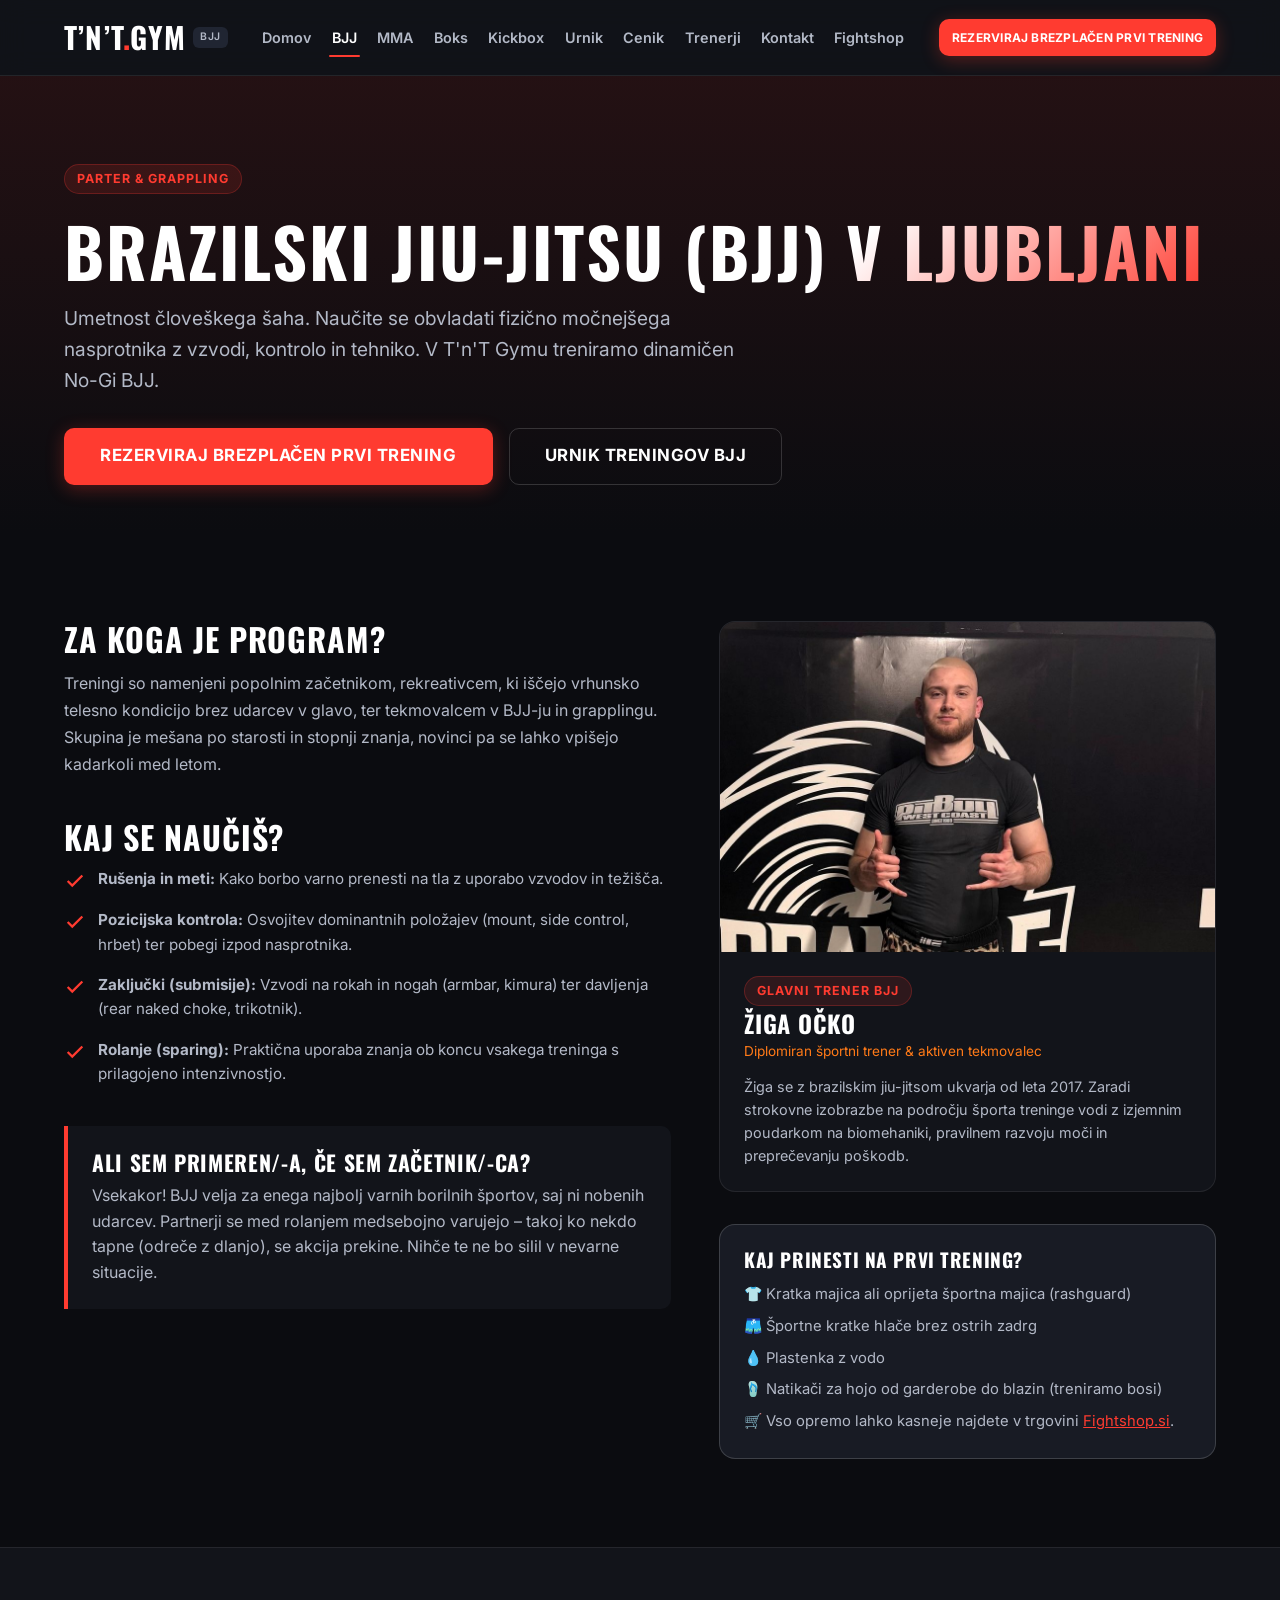
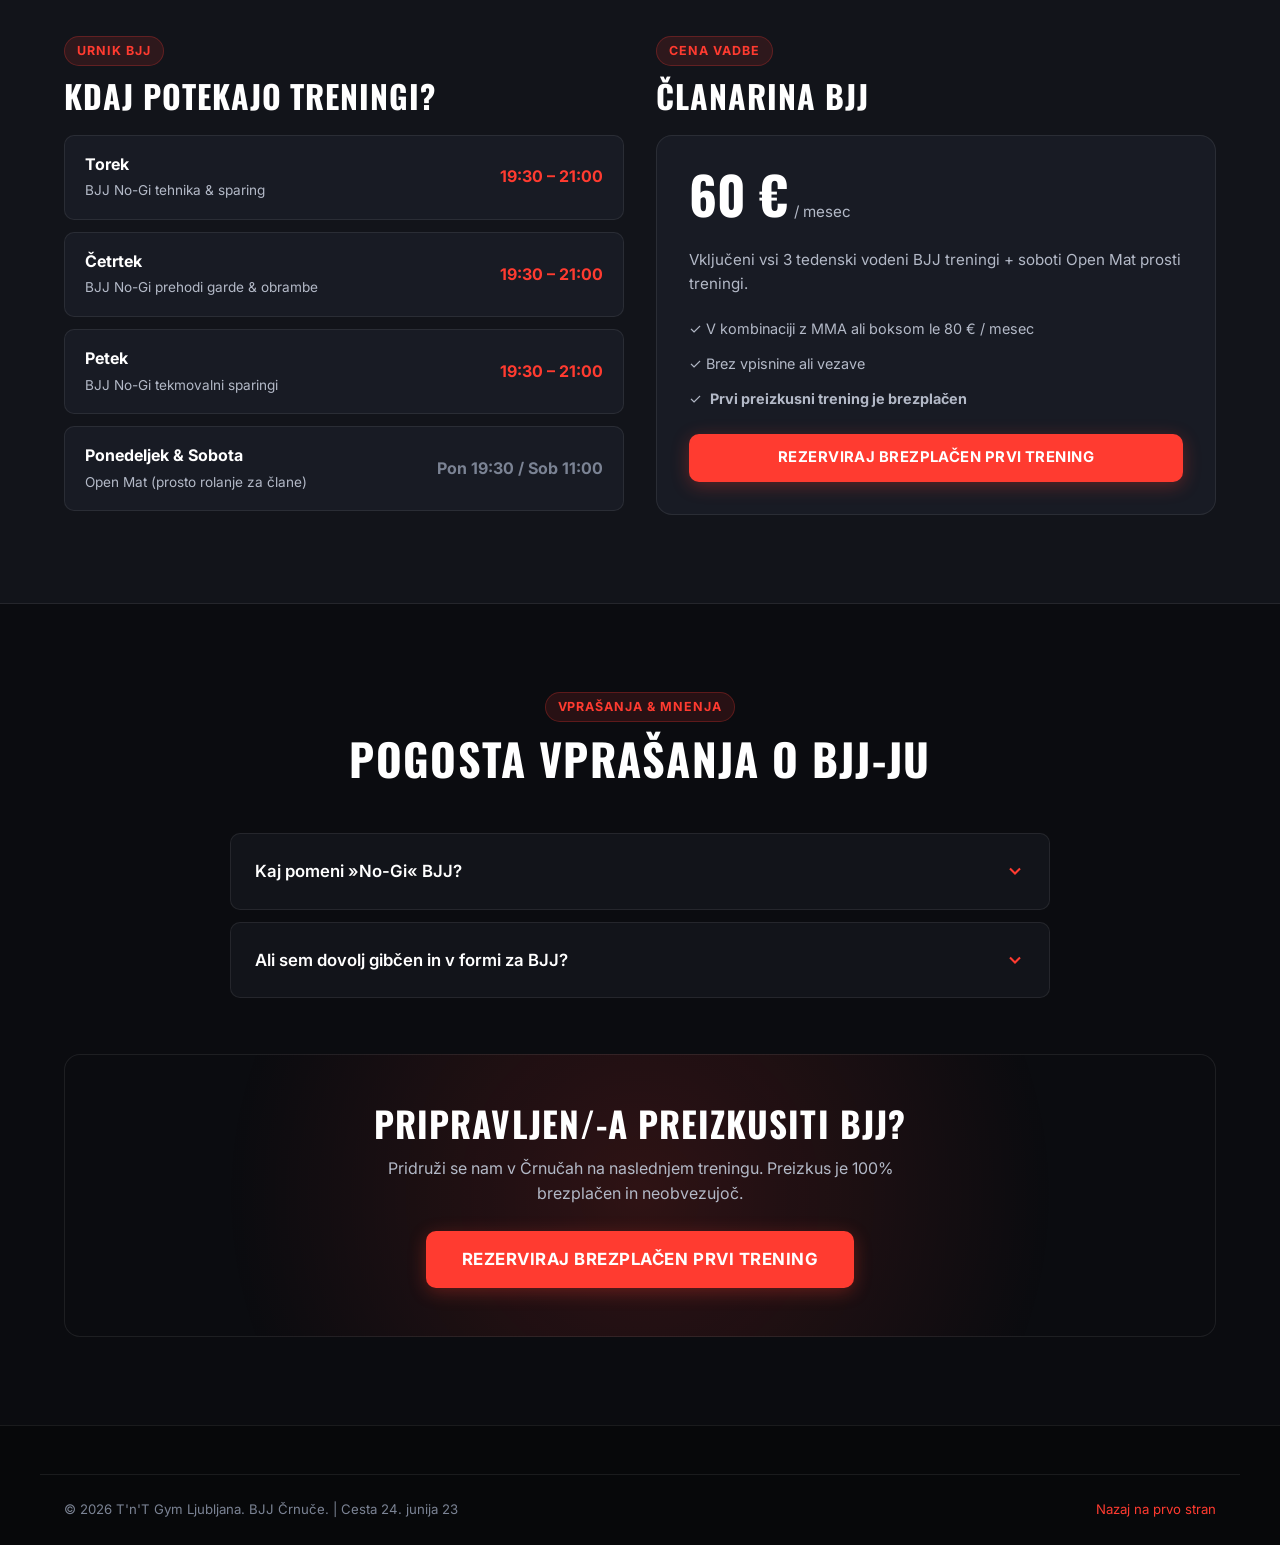
==== bjj.html @ 9e7fd843 "Initial release — T’n’T Gym Ljubljana" ====
<!DOCTYPE html>
<html lang="sl">
<head>
  <meta charset="utf-8">
  <meta name="viewport" content="width=device-width, initial-scale=1.0">
  <title>BJJ Ljubljana (Brazilski Jiu-Jitsu) | T'n'T Gym Črnuče</title>
  <meta name="description" content="Treningi brazilskega jiu-jitsa (BJJ) v Ljubljani – Črnuče. No-Gi grappling, kontrola, vzvodi in davljenja. Začetniki in napredni. Prvi trening je brezplačen!">
  <meta name="keywords" content="BJJ Ljubljana, brazilski jiu jitsu Ljubljana, grappling Ljubljana, no-gi Ljubljana, borilne veščine Ljubljana, BJJ Črnuče">
  <link rel="canonical" href="https://www.tnt-gym.si/bjj.html">

  <link rel="preconnect" href="https://fonts.googleapis.com">
  <link rel="preconnect" href="https://fonts.gstatic.com" crossorigin>
  <link href="https://fonts.googleapis.com/css2?family=Inter:wght@400;500;600;700&family=Oswald:wght@500;600;700;800&display=swap" rel="stylesheet">
  <link rel="stylesheet" href="css/style.css">

  <script type="application/ld+json">
  {
    "@context": "https://schema.org",
    "@type": "Course",
    "name": "Brazilski jiu-jitsu (BJJ) v Ljubljani",
    "description": "No-Gi BJJ in grappling treningi za začetnike in tekmovalce pod vodstvom diplomiranega športnega trenerja Žige Očka.",
    "provider": {
      "@type": "SportsActivityLocation",
      "name": "T'n'T Gym Ljubljana",
      "url": "https://www.tnt-gym.si/"
    }
  }
  </script>
</head>
<body data-page-program="BJJ">

  <!-- Sticky Header -->
  <header class="site-header">
    <div class="container header-container">
      <a href="index.html" class="brand-logo">
        <span>T’N’T<span class="logo-accent">.</span>GYM</span>
        <span class="brand-badge">BJJ</span>
      </a>
      <nav class="nav-desktop">
        <a href="index.html" class="nav-link">Domov</a>
        <a href="bjj.html" class="nav-link active">BJJ</a>
        <a href="mma.html" class="nav-link">MMA</a>
        <a href="boks.html" class="nav-link">Boks</a>
        <a href="kickbox.html" class="nav-link">Kickbox</a>
        <a href="urnik.html" class="nav-link">Urnik</a>
        <a href="cenik.html" class="nav-link">Cenik</a>
        <a href="trenerji.html" class="nav-link">Trenerji</a>
        <a href="kontakt.html" class="nav-link">Kontakt</a>
        <a href="https://www.fightshop.si" class="nav-link" target="_blank" rel="noopener noreferrer">Fightshop</a>
      </nav>
      <div style="display: flex; align-items: center; gap: 1rem;">
        <button type="button" class="btn btn-primary btn-sm btn-booking-trigger" data-program="BJJ">
          Rezerviraj brezplačen prvi trening
        </button>
        <button class="menu-toggle" aria-label="Meni"><span></span><span></span><span></span></button>
      </div>
    </div>
  </header>

  <!-- Mobile Drawer -->
  <div class="mobile-nav-backdrop"></div>
  <aside class="mobile-nav-drawer">
    <div>
      <span class="brand-logo">T’N’T<span class="logo-accent">.</span>GYM</span>
      <nav class="mobile-nav-links" style="margin-top: 1.5rem;">
        <a href="index.html" class="mobile-nav-link">Domov</a>
        <a href="bjj.html" class="mobile-nav-link active">BJJ</a>
        <a href="mma.html" class="mobile-nav-link">MMA</a>
        <a href="boks.html" class="mobile-nav-link">Boks</a>
        <a href="kickbox.html" class="mobile-nav-link">Kickbox &amp; Muay Thai</a>
        <a href="urnik.html" class="mobile-nav-link">Urnik</a>
        <a href="cenik.html" class="mobile-nav-link">Cenik</a>
        <a href="trenerji.html" class="mobile-nav-link">Trenerji</a>
        <a href="kontakt.html" class="mobile-nav-link">Kontakt</a>
        <a href="https://www.fightshop.si" class="mobile-nav-link" target="_blank" rel="noopener noreferrer">Fightshop</a>
      </nav>
    </div>
    <div style="margin-top: 2rem;">
      <button type="button" class="btn btn-primary btn-full btn-booking-trigger" data-program="BJJ">
        Rezerviraj brezplačen trening
      </button>
    </div>
  </aside>

  <!-- Hero Section -->
  <section class="program-hero">
    <div class="container">
      <span class="section-tag">Parter &amp; Grappling</span>
      <h1 class="heading-hero" style="margin-top: 0.5rem;">
        BRAZILSKI JIU-JITSU <span class="text-gradient">(BJJ) V LJUBLJANI</span>
      </h1>
      <p class="lead" style="max-width: 700px; margin-top: 1rem;">
        Umetnost človeškega šaha. Naučite se obvladati fizično močnejšega nasprotnika z vzvodi, kontrolo in tehniko. V T'n'T Gymu treniramo dinamičen No-Gi BJJ.
      </p>
      <div style="margin-top: 2rem; display: flex; flex-wrap: wrap; gap: 1rem;">
        <button type="button" class="btn btn-primary btn-lg btn-booking-trigger" data-program="BJJ">
          Rezerviraj brezplačen prvi trening
        </button>
        <a href="#urnik-bjj" class="btn btn-secondary btn-lg">Urnik treningov BJJ</a>
      </div>
    </div>
  </section>

  <!-- Detailed Content Grid -->
  <section class="section">
    <div class="container">
      <div class="program-detail-grid">
        <div>
          <!-- Za koga je program -->
          <div style="margin-bottom: 2.5rem;">
            <h2 style="font-size: 2rem; margin-bottom: 0.75rem;">Za koga je program?</h2>
            <p style="color: var(--text-secondary); line-height: 1.7;">
              Treningi so namenjeni popolnim začetnikom, rekreativcem, ki iščejo vrhunsko telesno kondicijo brez udarcev v glavo, ter tekmovalcem v BJJ-ju in grapplingu. Skupina je mešana po starosti in stopnji znanja, novinci pa se lahko vpišejo kadarkoli med letom.
            </p>
          </div>

          <!-- Kaj se naučiš -->
          <div style="margin-bottom: 2.5rem;">
            <h2 style="font-size: 2rem; margin-bottom: 0.75rem;">Kaj se naučiš?</h2>
            <ul class="program-feature-list">
              <li>
                <svg width="22" height="22" viewBox="0 0 24 24" fill="none" stroke="currentColor" stroke-width="2.5"><polyline points="20 6 9 17 4 12"/></svg>
                <span><strong>Rušenja in meti:</strong> Kako borbo varno prenesti na tla z uporabo vzvodov in težišča.</span>
              </li>
              <li>
                <svg width="22" height="22" viewBox="0 0 24 24" fill="none" stroke="currentColor" stroke-width="2.5"><polyline points="20 6 9 17 4 12"/></svg>
                <span><strong>Pozicijska kontrola:</strong> Osvojitev dominantnih položajev (mount, side control, hrbet) ter pobegi izpod nasprotnika.</span>
              </li>
              <li>
                <svg width="22" height="22" viewBox="0 0 24 24" fill="none" stroke="currentColor" stroke-width="2.5"><polyline points="20 6 9 17 4 12"/></svg>
                <span><strong>Zaključki (submisije):</strong> Vzvodi na rokah in nogah (armbar, kimura) ter davljenja (rear naked choke, trikotnik).</span>
              </li>
              <li>
                <svg width="22" height="22" viewBox="0 0 24 24" fill="none" stroke="currentColor" stroke-width="2.5"><polyline points="20 6 9 17 4 12"/></svg>
                <span><strong>Rolanje (sparing):</strong> Praktična uporaba znanja ob koncu vsakega treninga s prilagojeno intenzivnostjo.</span>
              </li>
            </ul>
          </div>

          <!-- Ali sem primeren/-a kot začetnik -->
          <div style="margin-bottom: 2.5rem; background: var(--bg-surface-1); border-left: 4px solid var(--color-brand); padding: 1.5rem; border-radius: 0 var(--radius-md) var(--radius-md) 0;">
            <h3 style="font-size: 1.35rem; margin-bottom: 0.5rem; color: #ffffff;">Ali sem primeren/-a, če sem začetnik/-ca?</h3>
            <p style="color: var(--text-secondary); line-height: 1.6;">
              Vsekakor! BJJ velja za enega najbolj varnih borilnih športov, saj ni nobenih udarcev. Partnerji se med rolanjem medsebojno varujejo – takoj ko nekdo tapne (odreče z dlanjo), se akcija prekine. Nihče te ne bo silil v nevarne situacije.
            </p>
          </div>
        </div>

        <!-- Coach Card & What to bring -->
        <div>
          <!-- Coach Box -->
          <div style="background: var(--bg-surface-1); border: 1px solid var(--border-subtle); border-radius: var(--radius-lg); overflow: hidden; margin-bottom: 2rem;">
            <img src="assets/images/coach-ziga.jpg" alt="Žiga Očko, trener BJJ" style="width: 100%; aspect-ratio: 3 / 2; object-fit: cover;">
            <div style="padding: 1.5rem;">
              <span class="section-tag" style="margin-bottom: 0.25rem;">Glavni trener BJJ</span>
              <h3 style="font-size: 1.5rem; margin-bottom: 0.25rem;">Žiga Očko</h3>
              <p style="font-size: 0.85rem; color: var(--color-orange); margin-bottom: 0.75rem;">Diplomiran športni trener &amp; aktiven tekmovalec</p>
              <p style="font-size: 0.9rem; color: var(--text-secondary); line-height: 1.6;">
                Žiga se z brazilskim jiu-jitsom ukvarja od leta 2017. Zaradi strokovne izobrazbe na področju športa treninge vodi z izjemnim poudarkom na biomehaniki, pravilnem razvoju moči in preprečevanju poškodb.
              </p>
            </div>
          </div>

          <!-- Kaj prinesti na prvi trening -->
          <div style="background: var(--bg-surface-2); border: 1px solid var(--border-strong); border-radius: var(--radius-lg); padding: 1.5rem;">
            <h4 style="font-size: 1.2rem; margin-bottom: 0.75rem; color: #ffffff;">Kaj prinesti na prvi trening?</h4>
            <ul style="display: flex; flex-direction: column; gap: 0.5rem; font-size: 0.925rem; color: var(--text-secondary);">
              <li>👕 Kratka majica ali oprijeta športna majica (rashguard)</li>
              <li>🩳 Športne kratke hlače brez ostrih zadrg</li>
              <li>💧 Plastenka z vodo</li>
              <li>🩴 Natikači za hojo od garderobe do blazin (treniramo bosi)</li>
              <li>🛒 Vso opremo lahko kasneje najdete v trgovini <a href="https://www.fightshop.si" target="_blank" rel="noopener noreferrer" style="color: var(--color-brand); text-decoration: underline;">Fightshop.si</a>.</li>
            </ul>
          </div>
        </div>
      </div>
    </div>
  </section>

  <!-- Urnik in Cenik za BJJ -->
  <section class="section" id="urnik-bjj" style="background: var(--bg-surface-1); border-top: 1px solid var(--border-subtle); border-bottom: 1px solid var(--border-subtle);">
    <div class="container">
      <div class="grid-2">
        <!-- Urnik BJJ -->
        <div>
          <span class="section-tag">Urnik BJJ</span>
          <h2 style="font-size: 2rem; margin-bottom: 1.25rem;">Kdaj potekajo treningi?</h2>
          <div style="display: flex; flex-direction: column; gap: 0.75rem;">
            <div style="background: var(--bg-surface-2); border: 1px solid var(--border-subtle); padding: 1rem 1.25rem; border-radius: var(--radius-md); display: flex; justify-content: space-between; align-items: center;">
              <div>
                <strong style="color: #ffffff; display: block;">Torek</strong>
                <span style="font-size: 0.85rem; color: var(--text-secondary);">BJJ No-Gi tehnika &amp; sparing</span>
              </div>
              <span style="color: var(--color-brand); font-weight: 700;">19:30 – 21:00</span>
            </div>

            <div style="background: var(--bg-surface-2); border: 1px solid var(--border-subtle); padding: 1rem 1.25rem; border-radius: var(--radius-md); display: flex; justify-content: space-between; align-items: center;">
              <div>
                <strong style="color: #ffffff; display: block;">Četrtek</strong>
                <span style="font-size: 0.85rem; color: var(--text-secondary);">BJJ No-Gi prehodi garde &amp; obrambe</span>
              </div>
              <span style="color: var(--color-brand); font-weight: 700;">19:30 – 21:00</span>
            </div>

            <div style="background: var(--bg-surface-2); border: 1px solid var(--border-subtle); padding: 1rem 1.25rem; border-radius: var(--radius-md); display: flex; justify-content: space-between; align-items: center;">
              <div>
                <strong style="color: #ffffff; display: block;">Petek</strong>
                <span style="font-size: 0.85rem; color: var(--text-secondary);">BJJ No-Gi tekmovalni sparingi</span>
              </div>
              <span style="color: var(--color-brand); font-weight: 700;">19:30 – 21:00</span>
            </div>

            <div style="background: var(--bg-surface-2); border: 1px solid var(--border-subtle); padding: 1rem 1.25rem; border-radius: var(--radius-md); display: flex; justify-content: space-between; align-items: center;">
              <div>
                <strong style="color: #ffffff; display: block;">Ponedeljek &amp; Sobota</strong>
                <span style="font-size: 0.85rem; color: var(--text-secondary);">Open Mat (prosto rolanje za člane)</span>
              </div>
              <span style="color: var(--text-muted); font-weight: 700;">Pon 19:30 / Sob 11:00</span>
            </div>
          </div>
        </div>

        <!-- Cena za BJJ -->
        <div>
          <span class="section-tag">Cena vadbe</span>
          <h2 style="font-size: 2rem; margin-bottom: 1.25rem;">Članarina BJJ</h2>
          <div class="pricing-card" style="background: var(--bg-surface-2);">
            <div class="pricing-amount">
              <span class="price">60 €</span>
              <span class="period">/ mesec</span>
            </div>
            <p style="color: var(--text-secondary); margin-bottom: 1.25rem; font-size: 0.95rem;">
              Vključeni vsi 3 tedenski vodeni BJJ treningi + soboti Open Mat prosti treningi.
            </p>
            <ul class="pricing-features" style="margin-bottom: 1.5rem;">
              <li>✓ V kombinaciji z MMA ali boksom le 80 € / mesec</li>
              <li>✓ Brez vpisnine ali vezave</li>
              <li>✓ <strong>Prvi preizkusni trening je brezplačen</strong></li>
            </ul>
            <button type="button" class="btn btn-primary btn-full btn-booking-trigger" data-program="BJJ">
              Rezerviraj brezplačen prvi trening
            </button>
          </div>
        </div>
      </div>
    </div>
  </section>

  <!-- BJJ Testimonial & FAQ -->
  <section class="section">
    <div class="container">
      <div class="section-header">
        <span class="section-tag">Vprašanja &amp; Mnenja</span>
        <h2 class="heading-section">Pogosta vprašanja o BJJ-ju</h2>
      </div>

      <div class="faq-list">
        <div class="faq-item">
          <button class="faq-question">
            <span>Kaj pomeni »No-Gi« BJJ?</span>
            <svg class="faq-icon" viewBox="0 0 24 24" fill="none" stroke="currentColor" stroke-width="2.5"><polyline points="6 9 12 15 18 9"/></svg>
          </button>
          <div class="faq-answer">
            No-Gi pomeni borbo brez tradicionalnega kimona (gi). Treniramo v običajnih športnih oblačilih ali oprijeti rashguard majici. Borba je hitrejša, dinamičnejša in neposredno uporabna tudi za MMA ter samoobrambo.
          </div>
        </div>

        <div class="faq-item">
          <button class="faq-question">
            <span>Ali sem dovolj gibčen in v formi za BJJ?</span>
            <svg class="faq-icon" viewBox="0 0 24 24" fill="none" stroke="currentColor" stroke-width="2.5"><polyline points="6 9 12 15 18 9"/></svg>
          </button>
          <div class="faq-answer">
            Ni se vam treba spraviti v formo pred prihodom v klub. Formo in gibčnost boste zgradili ravno na treningih z redno vadbo in specifičnim ogrevanjem.
          </div>
        </div>
      </div>

      <div style="margin-top: 3.5rem; text-align: center; background: radial-gradient(circle, rgba(255,59,48,0.15) 0%, transparent 70%); padding: 3rem 1rem; border-radius: var(--radius-lg); border: 1px solid var(--border-subtle);">
        <h2 style="font-size: 2.2rem; margin-bottom: 0.75rem;">Pripravljen/-a preizkusiti BJJ?</h2>
        <p style="color: var(--text-secondary); max-width: 550px; margin: 0 auto 1.5rem auto;">
          Pridruži se nam v Črnučah na naslednjem treningu. Preizkus je 100% brezplačen in neobvezujoč.
        </p>
        <button type="button" class="btn btn-primary btn-lg btn-booking-trigger" data-program="BJJ">
          Rezerviraj brezplačen prvi trening
        </button>
      </div>
    </div>
  </section>

  <!-- Footer -->
  <footer class="site-footer">
    <div class="container footer-bottom">
      <div>&copy; 2026 T'n'T Gym Ljubljana. BJJ Črnuče. | Cesta 24. junija 23</div>
      <div><a href="index.html" style="color: var(--color-brand);">Nazaj na prvo stran</a></div>
    </div>
  </footer>

  <!-- =========================================================================
       REUSABLE BOOKING MODAL (FORMSPREE INTEGRATION)
       ========================================================================= -->
  <div class="modal-overlay" id="bookingModal" role="dialog" aria-modal="true" aria-labelledby="modalTitle" aria-hidden="true">
    <div class="modal-dialog" tabindex="-1">
      <button type="button" class="modal-close-btn" data-close-modal aria-label="Zapri obrazec">✕</button>

      <form
        id="bookingForm"
        action="https://formspree.io/f/xdealjvo"
        method="POST"
        novalidate
      >
        <span class="section-tag" style="margin-bottom: 0.5rem;">Brezplačen preizkus</span>
        <h2 id="modalTitle" style="font-size: 1.85rem; margin-bottom: 0.5rem;">Rezerviraj brezplačen prvi trening</h2>
        <p style="font-size: 0.9rem; color: var(--text-secondary); margin-bottom: 1.25rem;">
          Izpolni spodnja polja. Po oddaji te kontaktiramo za potrditev termina in kratek nasvet glede opreme.
        </p>

        <input
          type="text"
          name="_gotcha"
          tabindex="-1"
          autocomplete="off"
          aria-hidden="true"
          class="honeypot"
        >

        <div id="bookingErrorBanner" class="form-error-banner" role="alert" aria-live="polite" hidden></div>

        <div class="form-group">
          <label for="booking-ime" class="form-label">Ime in priimek *</label>
          <input
            type="text"
            id="booking-ime"
            name="ime_in_priimek"
            class="form-control"
            placeholder="npr. Luka Kovač"
            autocomplete="name"
            required
          >
        </div>

        <div class="form-row">
          <div class="form-group">
            <label for="booking-telefon" class="form-label">Telefon *</label>
            <input
              type="tel"
              id="booking-telefon"
              name="telefon"
              class="form-control"
              placeholder="041 123 456"
              autocomplete="tel"
              required
            >
          </div>
          <div class="form-group">
            <label for="booking-email" class="form-label">E-pošta *</label>
            <input
              type="email"
              id="booking-email"
              name="email"
              class="form-control"
              placeholder="Vpišite svoj e-poštni naslov"
              autocomplete="email"
              required
            >
          </div>
        </div>

        <div class="form-row">
          <div class="form-group">
            <label for="booking-program" class="form-label">Izberi program *</label>
            <select
              id="booking-program"
              name="program"
              class="form-control"
              required
            >
              <option value="" disabled selected>Izberi program ...</option>
              <option value="BJJ">BJJ</option>
              <option value="MMA">MMA</option>
              <option value="Boks">Boks</option>
              <option value="Kickbox &amp; Muay Thai">Kickbox &amp; Muay Thai</option>
              <option value="Otroški boks">Otroški boks</option>
              <option value="Nisem prepričan/-a">Nisem prepričan/-a</option>
            </select>
          </div>
          <div class="form-group">
            <label for="booking-izkusnje" class="form-label">Stopnja izkušenj *</label>
            <select
              id="booking-izkusnje"
              name="stopnja_izkusenj"
              class="form-control"
              required
            >
              <option value="" disabled selected>Izberi stopnjo izkušenj ...</option>
              <option value="Popolni začetnik/-ca">Popolni začetnik/-ca</option>
              <option value="Nekaj izkušenj">Nekaj izkušenj</option>
              <option value="Napredni/-a">Napredni/-a</option>
            </select>
          </div>
        </div>

        <div class="form-group">
          <label for="booking-termin" class="form-label">Želeni dan ali termin</label>
          <input
            type="text"
            id="booking-termin"
            name="zeleni_termin"
            class="form-control"
            placeholder="npr. Torek ob 19:30 ali čim prej"
          >
        </div>

        <div class="form-group">
          <label for="booking-sporocilo" class="form-label">Sporočilo</label>
          <textarea
            id="booking-sporocilo"
            name="sporocilo"
            class="form-control"
            rows="2"
            placeholder="Morebitno vprašanje za trenerja..."
          ></textarea>
        </div>

        <div class="form-group form-checkbox-group">
          <input
            type="checkbox"
            id="booking-gdpr"
            name="privacy_consent"
            value="da"
            class="form-checkbox"
            required
          >
          <label for="booking-gdpr" class="form-checkbox-label">
            Strinjam se, da T’n’T Gym moje podatke uporabi izključno za odgovor na moje povpraševanje.
          </label>
        </div>

        <button type="submit" id="bookingSubmitBtn" class="btn btn-primary btn-full btn-lg" style="margin-top: 0.5rem;">
          Potrdi rezervacijo
        </button>
        <p style="text-align: center; font-size: 0.75rem; color: var(--text-muted); margin-top: 0.75rem;">
          Brez obveznosti. Prvi trening je 100% brezplačen.
        </p>
      </form>

      <div id="bookingSuccessState" class="success-state" role="status" aria-live="polite" hidden>
        <div class="success-icon">
          <svg width="40" height="40" viewBox="0 0 24 24" fill="none" stroke="currentColor" stroke-width="3"><polyline points="20 6 9 17 4 12"/></svg>
        </div>
        <p style="color: #ffffff; font-size: 1.05rem; font-weight: 600; line-height: 1.6; margin-bottom: 1.5rem;">
          Hvala! Tvojo prijavo smo prejeli. Kontaktirali te bomo čim prej za potrditev brezplačnega treninga.
        </p>
        <button type="button" class="btn btn-secondary btn-full" data-close-modal>
          Zapri
        </button>
      </div>
    </div>
  </div>

  <script src="js/schedule-data.js"></script>
  <script src="js/main.js"></script>
</body>
</html>
---- css/style.css ----
/* ==========================================================================
   T'N'T GYM LJUBLJANA - DESIGN SYSTEM & MASTER STYLESHEET
   Sporty, energetic, modern dark-theme for martial arts gym in Ljubljana-Črnuče
   Mobile-First Responsive Architecture
   ========================================================================== */

/* --------------------------------------------------------------------------
   1. CSS Custom Properties / Design Tokens
   -------------------------------------------------------------------------- */
:root {
  /* Colors */
  --bg-body: #0b0c10;
  --bg-surface-1: #12141a;
  --bg-surface-2: #181b24;
  --bg-surface-3: #202532;
  --bg-glass: rgba(18, 20, 26, 0.88);

  --border-subtle: rgba(255, 255, 255, 0.08);
  --border-strong: rgba(255, 255, 255, 0.16);
  --border-accent: #ff3b30;

  --text-primary: #ffffff;
  --text-secondary: #b3b9c7;
  --text-muted: #7b8394;
  --text-inverse: #0b0c10;

  --color-brand: #ff3b30;         /* Athletic Red */
  --color-brand-hover: #e02d23;
  --color-brand-glow: rgba(255, 59, 48, 0.3);
  --color-orange: #ff7a18;        /* Energy Accent */
  --color-gold: #f5a623;
  --color-success: #10b981;
  --color-dark-gold: #382d12;

  /* Typography */
  --font-display: 'Oswald', 'Bebas Neue', -apple-system, BlinkMacSystemFont, "Segoe UI", Roboto, sans-serif;
  --font-body: 'Inter', system-ui, -apple-system, BlinkMacSystemFont, "Segoe UI", Roboto, sans-serif;

  /* Spacing */
  --space-2xs: 0.25rem;
  --space-xs: 0.5rem;
  --space-sm: 0.75rem;
  --space-md: 1rem;
  --space-lg: 1.5rem;
  --space-xl: 2rem;
  --space-2xl: 3rem;
  --space-3xl: 4rem;
  --space-4xl: 5.5rem;

  /* Radii */
  --radius-sm: 6px;
  --radius-md: 10px;
  --radius-lg: 16px;
  --radius-full: 9999px;

  /* Shadows */
  --shadow-sm: 0 2px 8px rgba(0, 0, 0, 0.4);
  --shadow-md: 0 8px 24px rgba(0, 0, 0, 0.5);
  --shadow-lg: 0 16px 40px rgba(0, 0, 0, 0.7);
  --shadow-glow: 0 0 30px var(--color-brand-glow);

  /* Transitions */
  --transition-fast: 150ms ease;
  --transition-base: 250ms cubic-bezier(0.16, 1, 0.3, 1);
  --transition-smooth: 350ms cubic-bezier(0.16, 1, 0.3, 1);

  /* Container */
  --container-max: 1200px;
  --header-height: 68px;
}

@media (min-width: 768px) {
  :root {
    --header-height: 76px;
  }
}

/* --------------------------------------------------------------------------
   2. Reset & Base Styles (Strict Mobile Viewport Containment)
   -------------------------------------------------------------------------- */
*, *::before, *::after {
  box-sizing: border-box;
  margin: 0;
  padding: 0;
}

html {
  font-size: 16px;
  scroll-behavior: smooth;
  scroll-padding-top: calc(var(--header-height) + 1rem);
  -webkit-text-size-adjust: 100%;
  width: 100%;
  max-width: 100vw;
  overflow-x: hidden;
}

body {
  font-family: var(--font-body);
  background-color: var(--bg-body);
  color: var(--text-primary);
  line-height: 1.6;
  font-weight: 400;
  width: 100%;
  max-width: 100vw;
  overflow-x: hidden;
  text-rendering: optimizeLegibility;
  -webkit-font-smoothing: antialiased;
}

img, svg, picture, iframe {
  display: block;
  max-width: 100%;
  height: auto;
}

a {
  color: inherit;
  text-decoration: none;
  transition: color var(--transition-fast);
}

button, input, select, textarea {
  font: inherit;
  color: inherit;
  max-width: 100%;
}

ul, ol {
  list-style: none;
}

/* --------------------------------------------------------------------------
   3. Typography Utilities
   -------------------------------------------------------------------------- */
h1, h2, h3, h4, h5, h6 {
  font-family: var(--font-display);
  font-weight: 700;
  letter-spacing: 0.03em;
  text-transform: uppercase;
  line-height: 1.15;
  color: var(--text-primary);
  overflow-wrap: break-word;
  word-wrap: break-word;
}

.heading-hero {
  font-size: clamp(2rem, 7.2vw, 4.25rem);
  font-weight: 800;
  line-height: 1.08;
}

.heading-section {
  font-size: clamp(1.65rem, 5vw, 2.75rem);
  margin-bottom: var(--space-xs);
}

.heading-card {
  font-size: clamp(1.25rem, 2.5vw, 1.55rem);
}

.section-tag {
  display: inline-flex;
  align-items: center;
  gap: var(--space-xs);
  font-family: var(--font-body);
  font-size: 0.78rem;
  font-weight: 700;
  letter-spacing: 0.08em;
  text-transform: uppercase;
  color: var(--color-brand);
  background: rgba(255, 59, 48, 0.12);
  border: 1px solid rgba(255, 59, 48, 0.25);
  padding: 0.25rem 0.75rem;
  border-radius: var(--radius-full);
  margin-bottom: var(--space-sm);
  max-width: 100%;
}

.text-gradient {
  background: linear-gradient(135deg, #ffffff 35%, var(--color-brand) 100%);
  -webkit-background-clip: text;
  -webkit-text-fill-color: transparent;
}

.lead {
  font-size: clamp(0.98rem, 2vw, 1.2rem);
  color: var(--text-secondary);
  line-height: 1.6;
}

/* --------------------------------------------------------------------------
   4. Layout & Containers
   -------------------------------------------------------------------------- */
.container {
  width: 100%;
  max-width: var(--container-max);
  margin-left: auto;
  margin-right: auto;
  padding-left: 1.15rem;
  padding-right: 1.15rem;
}

@media (min-width: 640px) {
  .container {
    padding-left: var(--space-lg);
    padding-right: var(--space-lg);
  }
}

.section {
  padding-top: 3rem;
  padding-bottom: 3rem;
  position: relative;
}

@media (min-width: 992px) {
  .section {
    padding-top: var(--space-4xl);
    padding-bottom: var(--space-4xl);
  }
}

.section-header {
  text-align: center;
  max-width: 720px;
  margin: 0 auto 2rem auto;
}

@media (min-width: 768px) {
  .section-header {
    margin-bottom: var(--space-2xl);
  }
}

.section-header.text-left {
  text-align: left;
  margin-left: 0;
}

.grid-2,
.grid-3,
.grid-4 {
  display: grid;
  grid-template-columns: minmax(0, 1fr);
  gap: 1.25rem;
}

@media (min-width: 640px) {
  .grid-2 { grid-template-columns: repeat(2, minmax(0, 1fr)); gap: var(--space-xl); }
  .grid-4 { grid-template-columns: repeat(2, minmax(0, 1fr)); gap: var(--space-lg); }
}

@media (min-width: 992px) {
  .grid-3 { grid-template-columns: repeat(3, minmax(0, 1fr)); gap: var(--space-lg); }
  .grid-4 { grid-template-columns: repeat(4, minmax(0, 1fr)); gap: var(--space-lg); }
}

/* --------------------------------------------------------------------------
   5. Buttons & Interactive Elements (Mobile-Safe Wrapping & Sizing)
   -------------------------------------------------------------------------- */
.btn {
  display: inline-flex;
  align-items: center;
  justify-content: center;
  gap: var(--space-xs);
  padding: 0.8rem 1.25rem;
  font-family: var(--font-body);
  font-size: 0.9rem;
  font-weight: 700;
  text-align: center;
  border-radius: var(--radius-md);
  border: 1px solid transparent;
  cursor: pointer;
  transition: all var(--transition-base);
  text-transform: uppercase;
  letter-spacing: 0.03em;
  white-space: normal;
  word-break: break-word;
  line-height: 1.3;
  max-width: 100%;
  user-select: none;
}

@media (min-width: 768px) {
  .btn {
    padding: 0.85rem 1.5rem;
    font-size: 0.925rem;
  }
}

.btn-primary {
  background: var(--color-brand);
  color: #ffffff;
  box-shadow: 0 4px 18px var(--color-brand-glow);
}

.btn-primary:hover {
  background: var(--color-brand-hover);
  transform: translateY(-2px);
  box-shadow: 0 6px 24px rgba(255, 59, 48, 0.45);
}

.btn-secondary {
  background: transparent;
  border-color: var(--border-strong);
  color: var(--text-primary);
}

.btn-secondary:hover {
  background: rgba(255, 255, 255, 0.08);
  border-color: var(--text-primary);
  transform: translateY(-2px);
}

.btn-sm {
  padding: 0.6rem 0.75rem;
  font-size: 0.75rem;
  letter-spacing: 0.02em;
}

.btn-lg {
  padding: 0.9rem 1.25rem;
  font-size: 0.925rem;
}

@media (min-width: 640px) {
  .btn-lg {
    padding: 1.05rem 2.2rem;
    font-size: 1.05rem;
  }
}

.btn-full {
  width: 100%;
}

.btn-icon {
  width: 1.2em;
  height: 1.2em;
  flex-shrink: 0;
  transition: transform var(--transition-fast);
}

.btn:hover .btn-icon {
  transform: translateX(3px);
}

/* --------------------------------------------------------------------------
   6. Sticky Header & Navigation
   -------------------------------------------------------------------------- */
.site-header {
  position: sticky;
  top: 0;
  left: 0;
  width: 100%;
  height: var(--header-height);
  background: var(--bg-glass);
  backdrop-filter: blur(14px);
  -webkit-backdrop-filter: blur(14px);
  border-bottom: 1px solid var(--border-subtle);
  z-index: 100;
  transition: background var(--transition-base), border-color var(--transition-base);
}

.site-header.scrolled {
  background: rgba(11, 12, 16, 0.96);
  border-bottom-color: var(--border-strong);
  box-shadow: var(--shadow-sm);
}

.header-container {
  display: flex;
  align-items: center;
  justify-content: space-between;
  height: 100%;
  gap: 0.5rem;
}

.brand-logo {
  display: flex;
  align-items: center;
  gap: 0.4rem;
  font-family: var(--font-display);
  font-size: clamp(1.4rem, 4.5vw, 1.85rem);
  font-weight: 800;
  letter-spacing: 0.04em;
  color: #ffffff;
  flex-shrink: 0;
}

.brand-logo .logo-accent {
  color: var(--color-brand);
}

.brand-badge {
  font-size: 0.65rem;
  font-family: var(--font-body);
  background: var(--bg-surface-3);
  padding: 0.15rem 0.45rem;
  border-radius: var(--radius-sm);
  color: var(--text-secondary);
  letter-spacing: 0.05em;
  font-weight: 600;
}

@media (max-width: 380px) {
  .brand-badge {
    display: none;
  }
}

/* Hide the wide header CTA button on small mobile screens so logo + hamburger fit cleanly */
.site-header .btn-booking-trigger {
  display: none;
}

@media (min-width: 768px) {
  .site-header .btn-booking-trigger {
    display: inline-flex;
  }
}

/* Desktop Nav */
.nav-desktop {
  display: none;
  align-items: center;
  gap: clamp(0.7rem, 1.1vw, 1.25rem);
}

@media (min-width: 1080px) {
  .nav-desktop {
    display: flex;
  }
}

.nav-link {
  font-size: 0.9rem;
  font-weight: 600;
  color: var(--text-secondary);
  padding: 0.5rem 0.2rem;
  position: relative;
  white-space: nowrap;
}

.nav-link:hover, .nav-link.active {
  color: #ffffff;
}

.nav-link.active::after, .nav-link:hover::after {
  content: '';
  position: absolute;
  bottom: 0;
  left: 0;
  width: 100%;
  height: 2px;
  background: var(--color-brand);
  border-radius: var(--radius-full);
}

.nav-dropdown {
  position: relative;
}

.nav-dropdown-menu {
  position: absolute;
  top: 100%;
  left: -1rem;
  background: var(--bg-surface-2);
  border: 1px solid var(--border-strong);
  border-radius: var(--radius-md);
  padding: var(--space-sm);
  min-width: 220px;
  box-shadow: var(--shadow-lg);
  display: none;
  flex-direction: column;
  gap: 0.25rem;
}

.nav-dropdown:hover .nav-dropdown-menu,
.nav-dropdown:focus-within .nav-dropdown-menu {
  display: flex;
}

.nav-dropdown-item {
  padding: 0.6rem 0.85rem;
  border-radius: var(--radius-sm);
  font-size: 0.9rem;
  font-weight: 500;
  color: var(--text-secondary);
}

.nav-dropdown-item:hover {
  background: var(--bg-surface-3);
  color: #ffffff;
}

/* Hamburger toggle */
.menu-toggle {
  display: flex;
  flex-direction: column;
  justify-content: center;
  gap: 5px;
  width: 42px;
  height: 42px;
  background: rgba(255, 255, 255, 0.05);
  border: 1px solid var(--border-subtle);
  border-radius: var(--radius-sm);
  cursor: pointer;
  padding: 9px;
  z-index: 120;
  flex-shrink: 0;
}

@media (min-width: 1080px) {
  .menu-toggle {
    display: none;
  }
}

.menu-toggle span {
  display: block;
  height: 2px;
  width: 100%;
  background: #ffffff;
  border-radius: 2px;
  transition: transform var(--transition-fast), opacity var(--transition-fast);
}

.menu-toggle.open span:nth-child(1) {
  transform: translateY(7px) rotate(45deg);
}
.menu-toggle.open span:nth-child(2) {
  opacity: 0;
}
.menu-toggle.open span:nth-child(3) {
  transform: translateY(-7px) rotate(-45deg);
}

/* Mobile Drawer */
.mobile-nav-drawer {
  position: fixed;
  top: 0;
  right: -100%;
  width: 85%;
  max-width: 340px;
  height: 100vh;
  height: 100dvh;
  background: var(--bg-surface-1);
  border-left: 1px solid var(--border-strong);
  padding: 4.5rem 1.5rem 2rem 1.5rem;
  display: flex;
  flex-direction: column;
  justify-content: space-between;
  z-index: 110;
  transition: right var(--transition-smooth);
  box-shadow: var(--shadow-lg);
  overflow-y: auto;
}

.mobile-nav-drawer.open {
  right: 0;
}

.mobile-nav-backdrop {
  position: fixed;
  inset: 0;
  background: rgba(0, 0, 0, 0.72);
  backdrop-filter: blur(4px);
  z-index: 105;
  opacity: 0;
  pointer-events: none;
  transition: opacity var(--transition-base);
}

.mobile-nav-backdrop.open {
  opacity: 1;
  pointer-events: auto;
}

.mobile-nav-links {
  display: flex;
  flex-direction: column;
  gap: 1.1rem;
}

.mobile-nav-link {
  font-family: var(--font-display);
  font-size: 1.35rem;
  text-transform: uppercase;
  color: var(--text-secondary);
}

.mobile-nav-link:hover, .mobile-nav-link.active {
  color: var(--color-brand);
}

/* --------------------------------------------------------------------------
   7. Hero Section
   -------------------------------------------------------------------------- */
.hero {
  position: relative;
  min-height: auto;
  display: flex;
  align-items: center;
  padding: 2.5rem 0 3.5rem 0;
  overflow: hidden;
  background: radial-gradient(circle at 80% 20%, rgba(255, 59, 48, 0.15) 0%, transparent 60%),
              radial-gradient(circle at 20% 80%, rgba(24, 27, 36, 0.8) 0%, transparent 70%),
              var(--bg-body);
}

@media (min-width: 768px) {
  .hero {
    min-height: calc(90vh - var(--header-height));
    padding: var(--space-3xl) 0;
  }
}

.hero-media-bg {
  position: absolute;
  inset: 0;
  z-index: 0;
  overflow: hidden;
  opacity: 0.35;
}

.hero-media-bg img {
  width: 100%;
  height: 100%;
  object-fit: cover;
  object-position: center;
}

.hero-overlay-gradient {
  position: absolute;
  inset: 0;
  background: linear-gradient(180deg, rgba(11, 12, 16, 0.55) 0%, var(--bg-body) 95%);
  z-index: 1;
}

.hero-content {
  position: relative;
  z-index: 2;
  max-width: 820px;
  width: 100%;
}

.hero-pill {
  display: inline-flex;
  align-items: center;
  gap: var(--space-xs);
  padding: 0.35rem 0.85rem;
  background: rgba(255, 59, 48, 0.15);
  border: 1px solid rgba(255, 59, 48, 0.35);
  border-radius: var(--radius-full);
  color: #ff9d97;
  font-size: 0.78rem;
  font-weight: 700;
  text-transform: uppercase;
  letter-spacing: 0.04em;
  margin-bottom: var(--space-md);
  max-width: 100%;
  line-height: 1.35;
}

.hero-actions {
  display: flex;
  flex-direction: column;
  align-items: stretch;
  gap: 0.85rem;
  margin-top: 1.5rem;
  margin-bottom: 2.25rem;
  width: 100%;
}

.hero-actions .btn {
  width: 100%;
}

@media (min-width: 640px) {
  .hero-actions {
    flex-direction: row;
    flex-wrap: wrap;
    align-items: center;
    gap: var(--space-md);
    margin-top: var(--space-xl);
    margin-bottom: var(--space-2xl);
  }
  .hero-actions .btn {
    width: auto;
  }
}

.hero-stats {
  display: grid;
  grid-template-columns: repeat(2, minmax(0, 1fr));
  gap: 1.25rem 1rem;
  border-top: 1px solid var(--border-subtle);
  padding-top: 1.5rem;
}

@media (min-width: 640px) {
  .hero-stats {
    grid-template-columns: repeat(4, minmax(0, 1fr));
    padding-top: var(--space-xl);
  }
}

.stat-item {
  display: flex;
  flex-direction: column;
}

.stat-number {
  font-family: var(--font-display);
  font-size: clamp(1.75rem, 4vw, 2.1rem);
  font-weight: 800;
  color: var(--color-brand);
  line-height: 1;
}

.stat-label {
  font-size: 0.825rem;
  color: var(--text-secondary);
  margin-top: 0.25rem;
}

/* --------------------------------------------------------------------------
   8. Program Cards & Overview
   -------------------------------------------------------------------------- */
.program-card {
  position: relative;
  background: var(--bg-surface-1);
  border: 1px solid var(--border-subtle);
  border-radius: var(--radius-lg);
  overflow: hidden;
  display: flex;
  flex-direction: column;
  transition: transform var(--transition-base), border-color var(--transition-base), box-shadow var(--transition-base);
}

.program-card:hover {
  transform: translateY(-6px);
  border-color: var(--border-accent);
  box-shadow: 0 12px 32px rgba(255, 59, 48, 0.15);
}

.program-image-wrap {
  position: relative;
  width: 100%;
  aspect-ratio: 16 / 11;
  min-height: 195px;
  overflow: hidden;
  background: var(--bg-surface-2);
}

.program-image-wrap img {
  position: absolute;
  inset: 0;
  width: 100%;
  height: 100%;
  object-fit: cover;
  transition: transform var(--transition-smooth);
}

.program-card:hover .program-image-wrap img {
  transform: scale(1.06);
}

.program-image-wrap::after {
  content: '';
  position: absolute;
  inset: 0;
  background: linear-gradient(
    180deg,
    rgba(15, 17, 23, 0.15) 0%,
    transparent 45%,
    rgba(15, 17, 23, 0.65) 80%,
    rgba(15, 17, 23, 0.9) 100%
  );
  pointer-events: none;
  z-index: 1;
}

.program-badge {
  position: absolute;
  top: var(--space-md);
  left: var(--space-md);
  z-index: 2;
  background: rgba(11, 12, 16, 0.85);
  backdrop-filter: blur(8px);
  border: 1px solid var(--border-strong);
  color: #ffffff;
  padding: 0.25rem 0.65rem;
  border-radius: var(--radius-sm);
  font-size: 0.75rem;
  font-weight: 700;
  text-transform: uppercase;
  letter-spacing: 0.05em;
}

.program-badge.brand {
  background: var(--color-brand);
  border-color: var(--color-brand);
}

.program-header-content {
  position: absolute;
  bottom: 0;
  left: 0;
  right: 0;
  padding: 0.85rem 1rem;
  z-index: 2;
  display: flex;
  flex-direction: column;
  pointer-events: none;
}

.program-header-trainer {
  font-size: 0.825rem;
  font-weight: 600;
  line-height: 1.35;
  margin: 0;
  display: inline-flex;
  align-items: center;
  gap: 0.35rem;
  text-shadow: 0 1px 3px rgba(0, 0, 0, 0.95);
  letter-spacing: 0.01em;
}

.program-card:nth-child(1) .program-header-trainer {
  color: #93c5fd;
}

.program-card:nth-child(2) .program-header-trainer {
  color: #fca5a5;
}

.program-card:nth-child(3) .program-header-trainer {
  color: #fde047;
}

.program-card:nth-child(4) .program-header-trainer {
  color: #86efac;
}

.program-card-body {
  padding: 1.25rem;
  display: flex;
  flex-direction: column;
  flex-grow: 1;
}

@media (min-width: 640px) {
  .program-card-body {
    padding: var(--space-lg);
  }
}

.program-title {
  margin-bottom: var(--space-xs);
  display: flex;
  align-items: baseline;
  justify-content: space-between;
}

.program-trainer {
  font-size: 0.825rem;
  font-weight: 600;
  color: var(--text-secondary);
  margin-bottom: var(--space-xs);
  display: flex;
  align-items: center;
  gap: 0.35rem;
}

.program-level {
  font-size: 0.8rem;
  color: var(--color-orange);
  font-weight: 600;
  margin-bottom: var(--space-sm);
  display: flex;
  align-items: center;
  gap: 0.4rem;
}

.program-desc {
  font-size: 0.925rem;
  color: var(--text-secondary);
  line-height: 1.55;
  margin-bottom: 1.25rem;
  flex-grow: 1;
}

.program-footer-actions {
  display: flex;
  flex-direction: column;
  gap: 0.5rem;
  align-items: stretch;
  width: 100%;
}

.program-footer-actions .btn {
  width: 100%;
}

/* --------------------------------------------------------------------------
   9. Why TNT Benefit Cards
   -------------------------------------------------------------------------- */
.benefit-card {
  background: var(--bg-surface-1);
  border: 1px solid var(--border-subtle);
  border-radius: var(--radius-md);
  padding: 1.35rem;
  display: flex;
  flex-direction: column;
  gap: var(--space-md);
  transition: transform var(--transition-base), border-color var(--transition-base);
}

@media (min-width: 640px) {
  .benefit-card {
    padding: var(--space-xl);
  }
}

.benefit-card:hover {
  transform: translateY(-4px);
  border-color: var(--border-strong);
}

.benefit-icon {
  width: 50px;
  height: 50px;
  border-radius: var(--radius-md);
  background: rgba(255, 59, 48, 0.12);
  border: 1px solid rgba(255, 59, 48, 0.25);
  color: var(--color-brand);
  display: flex;
  align-items: center;
  justify-content: center;
  font-size: 1.4rem;
}

.benefit-title {
  font-size: 1.3rem;
}

.benefit-desc {
  font-size: 0.925rem;
  color: var(--text-secondary);
}

/* --------------------------------------------------------------------------
   10. Schedule Preview & Interactive Timetable (Mobile Cards + Desktop Table)
   -------------------------------------------------------------------------- */
.schedule-controls {
  display: flex;
  flex-wrap: wrap;
  gap: 0.45rem;
  justify-content: center;
  margin-bottom: 1.5rem;
}

.filter-btn {
  background: var(--bg-surface-2);
  color: var(--text-secondary);
  border: 1px solid var(--border-subtle);
  padding: 0.45rem 0.95rem;
  border-radius: var(--radius-full);
  font-size: 0.825rem;
  font-weight: 600;
  cursor: pointer;
  transition: all var(--transition-fast);
}

.filter-btn:hover {
  background: var(--bg-surface-3);
  color: #ffffff;
}

.filter-btn.active {
  background: var(--color-brand);
  border-color: var(--color-brand);
  color: #ffffff;
  box-shadow: 0 2px 10px var(--color-brand-glow);
}

/* Mobile-First Stacked Day Cards (< 768px) */
.mobile-schedule-grid {
  display: flex;
  flex-direction: column;
  gap: 1rem;
}

.mobile-day-card {
  background: var(--bg-surface-1);
  border: 1px solid var(--border-strong);
  border-radius: var(--radius-md);
  overflow: hidden;
}

.mobile-day-header {
  background: var(--bg-surface-2);
  padding: 0.65rem 1rem;
  font-family: var(--font-display);
  font-size: 1.05rem;
  font-weight: 700;
  letter-spacing: 0.05em;
  text-transform: uppercase;
  color: #ffffff;
  border-bottom: 1px solid var(--border-subtle);
}

.mobile-day-slots {
  padding: 0.75rem;
  display: flex;
  flex-direction: column;
  gap: 0.5rem;
}

/* Desktop Table Wrapper (>= 768px) */
.timetable-wrapper {
  display: none;
  overflow-x: auto;
  border-radius: var(--radius-lg);
  border: 1px solid var(--border-strong);
  background: var(--bg-surface-1);
  box-shadow: var(--shadow-md);
}

@media (min-width: 768px) {
  .mobile-schedule-grid {
    display: none;
  }
  .timetable-wrapper {
    display: block;
  }
}

.timetable {
  width: 100%;
  min-width: 760px;
  border-collapse: collapse;
  text-align: left;
}

.timetable th {
  background: var(--bg-surface-2);
  color: var(--text-primary);
  font-family: var(--font-display);
  font-size: 1.05rem;
  letter-spacing: 0.05em;
  padding: 1rem 1.25rem;
  border-bottom: 2px solid var(--border-strong);
  text-align: center;
}

.timetable td {
  padding: 0.85rem;
  border: 1px solid var(--border-subtle);
  vertical-align: top;
  height: 105px;
  width: 16.6%;
  background: rgba(18, 20, 26, 0.4);
  transition: background var(--transition-fast);
}

.timetable td:hover {
  background: rgba(255, 255, 255, 0.02);
}

.class-slot {
  display: flex;
  flex-direction: column;
  padding: 0.65rem 0.75rem;
  border-radius: var(--radius-sm);
  background: var(--bg-surface-2);
  border-left: 3px solid var(--color-brand);
  margin-bottom: 0.4rem;
  cursor: pointer;
  transition: transform var(--transition-fast), box-shadow var(--transition-fast);
}

.mobile-day-slots .class-slot {
  margin-bottom: 0;
}

.class-slot:hover {
  transform: translateY(-2px);
  box-shadow: var(--shadow-sm);
  background: var(--bg-surface-3);
}

.class-slot.bjj { border-left-color: #3b82f6; }
.class-slot.mma { border-left-color: #ef4444; }
.class-slot.box { border-left-color: #f59e0b; }
.class-slot.mt { border-left-color: #10b981; }
.class-slot.kids { border-left-color: #ec4899; }
.class-slot.open-mat { border-left-color: #8b5cf6; }

.slot-time {
  font-size: 0.75rem;
  font-weight: 700;
  color: var(--text-muted);
}

.slot-title {
  font-family: var(--font-display);
  font-size: 0.95rem;
  letter-spacing: 0.03em;
  color: #ffffff;
  margin: 0.15rem 0;
}

.slot-meta {
  display: flex;
  justify-content: space-between;
  flex-wrap: wrap;
  gap: 0.25rem;
  font-size: 0.75rem;
  color: var(--text-secondary);
}

/* --------------------------------------------------------------------------
   11. Beginners Callout Section
   -------------------------------------------------------------------------- */
.beginners-banner {
  background: linear-gradient(135deg, #1b1213 0%, var(--bg-surface-1) 100%);
  border: 1px solid rgba(255, 59, 48, 0.35);
  border-radius: var(--radius-lg);
  padding: 1.75rem 1.25rem;
  position: relative;
  overflow: hidden;
}

@media (min-width: 640px) {
  .beginners-banner {
    padding: var(--space-2xl) var(--space-xl);
  }
}

.beginners-banner::after {
  content: '';
  position: absolute;
  top: -50%;
  right: -20%;
  width: 400px;
  height: 400px;
  background: radial-gradient(circle, rgba(255, 59, 48, 0.12) 0%, transparent 70%);
  pointer-events: none;
}

.beginners-content {
  max-width: 860px;
  margin: 0 auto;
  text-align: center;
  position: relative;
  z-index: 1;
}

.beginners-badge {
  display: inline-flex;
  margin: 0 auto 0.75rem auto;
  background: rgba(255, 255, 255, 0.1);
  border-color: rgba(255, 255, 255, 0.2);
  color: #ffffff;
}

.beginners-heading {
  margin: 0.5rem auto 0 auto;
  text-align: center;
  max-width: 720px;
}

.beginners-lead {
  margin: 1rem auto 0 auto;
  max-width: 660px;
  text-align: center;
  color: #e2e8f0;
}

.checklist {
  display: grid;
  grid-template-columns: minmax(0, 1fr);
  gap: 0.85rem;
  margin: 1.75rem auto;
  max-width: 860px;
  text-align: left;
}

@media (min-width: 640px) {
  .checklist {
    grid-template-columns: repeat(3, minmax(0, 1fr));
    gap: var(--space-md);
    margin: var(--space-xl) auto;
  }
}

.checklist-item {
  display: flex;
  align-items: flex-start;
  gap: var(--space-sm);
  background: rgba(255, 255, 255, 0.03);
  padding: 0.9rem;
  border-radius: var(--radius-md);
  border: 1px solid var(--border-subtle);
}

.checklist-icon {
  color: var(--color-brand);
  flex-shrink: 0;
  margin-top: 2px;
}

.beginners-cta-wrap {
  display: flex;
  justify-content: center;
  margin-top: 1.75rem;
}

.beginners-cta-wrap .btn {
  width: auto;
  padding-left: var(--space-xl);
  padding-right: var(--space-xl);
}

@media (max-width: 639px) {
  .beginners-cta-wrap .btn {
    width: 100%;
    padding-left: 0.75rem;
    padding-right: 0.75rem;
    font-size: 0.82rem;
    letter-spacing: 0.02em;
    justify-content: center;
    text-align: center;
    gap: 0.35rem;
  }
}

/* --------------------------------------------------------------------------
   12. Coach Cards
   -------------------------------------------------------------------------- */
.coach-card {
  background: var(--bg-surface-1);
  border: 1px solid var(--border-subtle);
  border-radius: var(--radius-lg);
  overflow: hidden;
  display: flex;
  flex-direction: column;
  transition: transform var(--transition-base), border-color var(--transition-base);
}

.coach-card:hover {
  transform: translateY(-5px);
  border-color: var(--border-strong);
}

.coach-photo-wrap {
  position: relative;
  width: 100%;
  aspect-ratio: 3 / 2;
  background: var(--bg-surface-2);
  overflow: hidden;
}

.coach-photo-wrap img {
  width: 100%;
  height: 100%;
  object-fit: cover;
  object-position: center;
  transition: transform var(--transition-smooth);
}

.coach-card:hover .coach-photo-wrap img {
  transform: scale(1.05);
}

.coach-discipline-tag {
  position: absolute;
  bottom: var(--space-md);
  left: var(--space-md);
  background: var(--color-brand);
  color: #ffffff;
  padding: 0.3rem 0.8rem;
  border-radius: var(--radius-full);
  font-family: var(--font-display);
  font-size: 0.85rem;
  letter-spacing: 0.05em;
}

.coach-body {
  padding: 1.25rem;
  display: flex;
  flex-direction: column;
  flex-grow: 1;
}

@media (min-width: 640px) {
  .coach-body {
    padding: var(--space-lg);
  }
}

.coach-name {
  font-size: 1.4rem;
  margin-bottom: 0.25rem;
}

.coach-role {
  font-size: 0.85rem;
  color: var(--color-orange);
  font-weight: 600;
  margin-bottom: var(--space-md);
}

.coach-bio {
  font-size: 0.925rem;
  color: var(--text-secondary);
  line-height: 1.6;
  margin-bottom: var(--space-md);
  flex-grow: 1;
}

.coach-credentials {
  border-top: 1px solid var(--border-subtle);
  padding-top: var(--space-md);
  margin-bottom: var(--space-md);
  font-size: 0.825rem;
  color: var(--text-muted);
}

.coach-social {
  display: flex;
  align-items: center;
  gap: var(--space-sm);
  color: var(--text-muted);
  font-size: 0.85rem;
}

.coach-social:hover {
  color: #ffffff;
}

/* --------------------------------------------------------------------------
   13. Pricing Cards
   -------------------------------------------------------------------------- */
.pricing-card {
  position: relative;
  background: var(--bg-surface-1);
  border: 1px solid var(--border-subtle);
  border-radius: var(--radius-lg);
  padding: 1.5rem 1.25rem;
  display: flex;
  flex-direction: column;
  transition: transform var(--transition-base), border-color var(--transition-base);
}

@media (min-width: 640px) {
  .pricing-card {
    padding: var(--space-xl);
  }
}

.pricing-card.featured {
  border-color: var(--color-brand);
  background: linear-gradient(180deg, rgba(255, 59, 48, 0.08) 0%, var(--bg-surface-1) 100%);
  box-shadow: 0 8px 30px rgba(255, 59, 48, 0.15);
}

.pricing-card:hover {
  transform: translateY(-5px);
}

.pricing-popular-badge {
  position: absolute;
  top: -12px;
  left: 50%;
  transform: translateX(-50%);
  background: var(--color-brand);
  color: #ffffff;
  padding: 0.25rem 0.9rem;
  border-radius: var(--radius-full);
  font-size: 0.72rem;
  font-weight: 800;
  letter-spacing: 0.08em;
  text-transform: uppercase;
  white-space: nowrap;
}

.pricing-title {
  font-size: 1.45rem;
  margin-bottom: var(--space-xs);
}

.pricing-sub {
  font-size: 0.875rem;
  color: var(--text-muted);
  margin-bottom: var(--space-lg);
}

.pricing-amount {
  display: flex;
  align-items: baseline;
  gap: 0.35rem;
  margin-bottom: var(--space-lg);
}

.pricing-amount .price {
  font-family: var(--font-display);
  font-size: clamp(2.5rem, 6vw, 3.25rem);
  font-weight: 800;
  line-height: 1;
  color: #ffffff;
}

.pricing-amount .period {
  font-size: 0.95rem;
  color: var(--text-secondary);
}

.pricing-features {
  display: flex;
  flex-direction: column;
  gap: var(--space-sm);
  margin-bottom: var(--space-xl);
  flex-grow: 1;
}

.pricing-features li {
  display: flex;
  align-items: flex-start;
  gap: var(--space-xs);
  font-size: 0.9rem;
  color: var(--text-secondary);
}

.pricing-features li svg {
  color: var(--color-brand);
  flex-shrink: 0;
  margin-top: 3px;
}

/* --------------------------------------------------------------------------
   14. Testimonials
   -------------------------------------------------------------------------- */
.testimonial-card {
  background: var(--bg-surface-1);
  border: 1px solid var(--border-subtle);
  border-radius: var(--radius-md);
  padding: 1.35rem;
  display: flex;
  flex-direction: column;
  justify-content: space-between;
}

@media (min-width: 640px) {
  .testimonial-card {
    padding: var(--space-xl);
  }
}

.testimonial-quote {
  font-size: 0.95rem;
  color: var(--text-secondary);
  font-style: italic;
  margin-bottom: var(--space-lg);
  line-height: 1.6;
}

.testimonial-author {
  display: flex;
  align-items: center;
  gap: var(--space-md);
}

.author-avatar {
  width: 46px;
  height: 46px;
  border-radius: var(--radius-full);
  background: var(--bg-surface-3);
  display: flex;
  align-items: center;
  justify-content: center;
  font-family: var(--font-display);
  font-weight: 700;
  color: var(--color-brand);
  border: 1px solid var(--border-strong);
  flex-shrink: 0;
}

.author-name {
  font-weight: 700;
  font-size: 0.95rem;
}

.author-role {
  font-size: 0.8rem;
  color: var(--color-orange);
}

/* --------------------------------------------------------------------------
   15. Contact & Location Section
   -------------------------------------------------------------------------- */
.contact-layout {
  display: grid;
  grid-template-columns: minmax(0, 1fr);
  gap: 2rem;
}

@media (min-width: 992px) {
  .contact-layout {
    grid-template-columns: 1fr 1.15fr;
    gap: var(--space-2xl);
  }
}

.contact-info-panel {
  display: flex;
  flex-direction: column;
  gap: 1.25rem;
}

.info-item {
  display: flex;
  gap: var(--space-md);
  align-items: flex-start;
}

.info-icon {
  width: 42px;
  height: 42px;
  border-radius: var(--radius-md);
  background: var(--bg-surface-2);
  border: 1px solid var(--border-strong);
  display: flex;
  align-items: center;
  justify-content: center;
  color: var(--color-brand);
  flex-shrink: 0;
}

.info-content h4 {
  font-size: 1.05rem;
  margin-bottom: 0.15rem;
}

.info-content p, .info-content a {
  font-size: 0.9rem;
  color: var(--text-secondary);
  word-break: break-word;
}

.info-content a:hover {
  color: var(--color-brand);
}

.map-container {
  border-radius: var(--radius-lg);
  overflow: hidden;
  border: 1px solid var(--border-strong);
  height: 240px;
  margin-top: var(--space-sm);
}

.map-container iframe {
  width: 100%;
  height: 100%;
  border: none;
  filter: invert(90%) hue-rotate(180deg) contrast(1.1);
}

/* Forms */
.contact-form-card {
  background: var(--bg-surface-1);
  border: 1px solid var(--border-subtle);
  border-radius: var(--radius-lg);
  padding: 1.35rem;
  box-shadow: var(--shadow-md);
}

@media (min-width: 640px) {
  .contact-form-card {
    padding: var(--space-xl);
  }
}

.form-group {
  margin-bottom: var(--space-md);
}

.form-row {
  display: grid;
  grid-template-columns: minmax(0, 1fr);
  gap: var(--space-md);
}

@media (min-width: 640px) {
  .form-row {
    grid-template-columns: 1fr 1fr;
  }
}

.form-label {
  display: block;
  font-size: 0.85rem;
  font-weight: 600;
  color: var(--text-secondary);
  margin-bottom: var(--space-2xs);
}

.form-control {
  width: 100%;
  padding: 0.75rem 0.9rem;
  background: var(--bg-surface-2);
  border: 1px solid var(--border-subtle);
  border-radius: var(--radius-sm);
  color: #ffffff;
  font-size: 0.95rem;
  transition: border-color var(--transition-fast), background var(--transition-fast);
}

.form-control:focus {
  outline: none;
  border-color: var(--border-accent);
  background: var(--bg-surface-3);
  box-shadow: 0 0 0 3px var(--color-brand-glow);
}

select.form-control {
  cursor: pointer;
}

.form-control.is-invalid {
  border-color: var(--color-brand);
  box-shadow: 0 0 0 2px rgba(255, 59, 48, 0.25);
}

/* Anti-spam Honeypot (hidden from humans & screen readers) */
.honeypot {
  position: absolute !important;
  left: -9999px !important;
  top: -9999px !important;
  width: 1px !important;
  height: 1px !important;
  opacity: 0 !important;
  pointer-events: none !important;
}

/* GDPR Checkbox Group */
.form-checkbox-group {
  display: flex;
  align-items: flex-start;
  gap: 0.65rem;
  margin-top: 0.25rem;
  margin-bottom: 1rem;
  padding: 0.65rem 0.75rem;
  background: rgba(255, 255, 255, 0.02);
  border: 1px solid var(--border-subtle);
  border-radius: var(--radius-sm);
}

.form-checkbox {
  width: 18px;
  height: 18px;
  margin-top: 0.15rem;
  accent-color: var(--color-brand);
  cursor: pointer;
  flex-shrink: 0;
}

.form-checkbox-label {
  font-size: 0.825rem;
  line-height: 1.45;
  color: var(--text-secondary);
  cursor: pointer;
}

/* Form Validation & Submission Error Banner */
.form-error-banner {
  display: none;
  background: rgba(255, 59, 48, 0.14);
  border: 1px solid rgba(255, 59, 48, 0.5);
  border-left: 4px solid var(--color-brand);
  color: #ffd7d5;
  padding: 0.75rem 0.95rem;
  border-radius: var(--radius-sm);
  font-size: 0.85rem;
  line-height: 1.45;
  margin-bottom: var(--space-md);
}

.form-error-banner:not([hidden]):not(:empty) {
  display: block;
}

.form-error-banner[hidden],
.form-error-banner:empty {
  display: none !important;
}

body.modal-open {
  overflow: hidden !important;
}

/* --------------------------------------------------------------------------
   16. Booking Modal & States
   -------------------------------------------------------------------------- */
.modal-overlay {
  position: fixed;
  inset: 0;
  background: rgba(0, 0, 0, 0.85);
  backdrop-filter: blur(6px);
  z-index: 200;
  display: flex;
  align-items: center;
  justify-content: center;
  padding: 0.85rem;
  opacity: 0;
  pointer-events: none;
  transition: opacity var(--transition-base);
}

.modal-overlay.open {
  opacity: 1;
  pointer-events: auto;
}

.modal-dialog {
  background: var(--bg-surface-1);
  border: 1px solid var(--border-strong);
  border-radius: var(--radius-lg);
  width: 100%;
  max-width: 560px;
  max-height: 92vh;
  max-height: 92dvh;
  overflow-y: auto;
  padding: 1.5rem 1.25rem;
  position: relative;
  transform: translateY(20px) scale(0.97);
  transition: transform var(--transition-base);
  box-shadow: var(--shadow-lg);
}

.modal-dialog:focus {
  outline: none;
}

@media (min-width: 640px) {
  .modal-dialog {
    padding: var(--space-2xl);
  }
}

.modal-overlay.open .modal-dialog {
  transform: translateY(0) scale(1);
}

.modal-close-btn {
  position: absolute;
  top: 1rem;
  right: 1rem;
  background: var(--bg-surface-2);
  border: 1px solid var(--border-subtle);
  color: var(--text-secondary);
  cursor: pointer;
  width: 34px;
  height: 34px;
  display: flex;
  align-items: center;
  justify-content: center;
  border-radius: var(--radius-sm);
}

.modal-close-btn:hover {
  color: #ffffff;
  background: var(--bg-surface-3);
}

.success-state {
  display: none;
  text-align: center;
  padding: 1.5rem 0.5rem;
}

.success-state.visible {
  display: block;
}

.success-icon {
  width: 68px;
  height: 68px;
  margin: 0 auto var(--space-lg);
  background: rgba(16, 185, 129, 0.15);
  border: 2px solid var(--color-success);
  border-radius: var(--radius-full);
  display: flex;
  align-items: center;
  justify-content: center;
  color: var(--color-success);
}

/* --------------------------------------------------------------------------
   17. FAQ Accordion
   -------------------------------------------------------------------------- */
.faq-list {
  display: flex;
  flex-direction: column;
  gap: var(--space-sm);
  max-width: 820px;
  margin: 0 auto;
}

.faq-item {
  background: var(--bg-surface-1);
  border: 1px solid var(--border-subtle);
  border-radius: var(--radius-md);
  overflow: hidden;
  transition: border-color var(--transition-fast);
}

.faq-item:hover, .faq-item.active {
  border-color: var(--border-strong);
}

.faq-question {
  width: 100%;
  display: flex;
  align-items: center;
  justify-content: space-between;
  padding: 1.1rem 1.25rem;
  background: transparent;
  border: none;
  font-family: var(--font-body);
  font-size: 0.98rem;
  font-weight: 600;
  color: var(--text-primary);
  text-align: left;
  cursor: pointer;
  gap: 0.75rem;
}

@media (min-width: 640px) {
  .faq-question {
    padding: var(--space-lg);
    font-size: 1.05rem;
  }
}

.faq-icon {
  width: 20px;
  height: 20px;
  color: var(--color-brand);
  transition: transform var(--transition-base);
  flex-shrink: 0;
}

.faq-item.active .faq-icon {
  transform: rotate(180deg);
}

.faq-answer {
  max-height: 0;
  overflow: hidden;
  transition: max-height var(--transition-smooth), padding var(--transition-base);
  color: var(--text-secondary);
  font-size: 0.925rem;
  line-height: 1.6;
  padding: 0 1.25rem;
}

.faq-item.active .faq-answer {
  max-height: 420px;
  padding: 0 1.25rem 1.25rem 1.25rem;
}

@media (min-width: 640px) {
  .faq-answer {
    padding: 0 var(--space-lg);
  }
  .faq-item.active .faq-answer {
    padding: 0 var(--space-lg) var(--space-lg) var(--space-lg);
  }
}

/* --------------------------------------------------------------------------
   18. Dedicated Program Pages Hero & Sections
   -------------------------------------------------------------------------- */
.program-hero {
  padding: 2.5rem 0 2rem 0;
  background: linear-gradient(180deg, rgba(255, 59, 48, 0.1) 0%, var(--bg-body) 100%);
  position: relative;
}

@media (min-width: 768px) {
  .program-hero {
    padding: var(--space-4xl) 0 var(--space-2xl) 0;
  }
}

/* Reusable Page Intro Section (Consistent Alignment & Spacing Across Informational Pages) */
.page-intro,
.section.page-intro {
  padding-top: 2.5rem;
  padding-bottom: 2rem;
  position: relative;
  text-align: left;
}

.page-intro .lead {
  margin-left: 0;
  margin-right: 0;
}

.page-intro .schedule-controls {
  justify-content: flex-start;
}

@media (min-width: 768px) {
  .page-intro,
  .section.page-intro {
    padding-top: var(--space-4xl);
    padding-bottom: var(--space-2xl);
  }

  .page-intro .schedule-controls {
    justify-content: flex-start;
  }
}

.program-detail-grid {
  display: grid;
  grid-template-columns: minmax(0, 1fr);
  gap: 2rem;
  align-items: start;
}

@media (min-width: 992px) {
  .program-detail-grid {
    grid-template-columns: 1.1fr 0.9fr;
    gap: var(--space-2xl);
  }
}

.program-feature-box {
  background: var(--bg-surface-1);
  border: 1px solid var(--border-subtle);
  border-radius: var(--radius-lg);
  padding: 1.35rem;
  margin-top: var(--space-lg);
}

.program-feature-list {
  display: flex;
  flex-direction: column;
  gap: var(--space-md);
}

.program-feature-list li {
  display: flex;
  gap: var(--space-sm);
  align-items: flex-start;
  color: var(--text-secondary);
  font-size: 0.95rem;
}

.program-feature-list li svg {
  color: var(--color-brand);
  margin-top: 3px;
  flex-shrink: 0;
}

/* --------------------------------------------------------------------------
   19. Footer
   -------------------------------------------------------------------------- */
.site-footer {
  background: #07080a;
  border-top: 1px solid var(--border-subtle);
  padding-top: 3rem;
  padding-bottom: 1.5rem;
  color: var(--text-secondary);
}

.footer-top-grid {
  display: grid;
  grid-template-columns: minmax(0, 1fr);
  gap: 2rem;
  margin-bottom: 2.5rem;
}

@media (min-width: 640px) {
  .footer-top-grid {
    grid-template-columns: repeat(2, minmax(0, 1fr));
  }
}

@media (min-width: 1024px) {
  .footer-top-grid {
    grid-template-columns: 2fr 1fr 1fr 1.5fr;
  }
}

.footer-col h4 {
  font-size: 1.15rem;
  color: #ffffff;
  margin-bottom: 1rem;
}

.footer-links {
  display: flex;
  flex-direction: column;
  gap: 0.6rem;
}

.footer-links a:hover {
  color: #ffffff;
  padding-left: 4px;
}

.footer-social-links {
  display: flex;
  gap: var(--space-sm);
  margin-top: var(--space-md);
}

.social-icon-btn {
  width: 40px;
  height: 40px;
  border-radius: var(--radius-md);
  background: var(--bg-surface-2);
  border: 1px solid var(--border-subtle);
  display: flex;
  align-items: center;
  justify-content: center;
  color: #ffffff;
}

.social-icon-btn:hover {
  background: var(--color-brand);
  border-color: var(--color-brand);
}

.footer-bottom {
  display: flex;
  flex-direction: column;
  gap: 1rem;
  align-items: center;
  justify-content: space-between;
  border-top: 1px solid var(--border-subtle);
  padding-top: 1.5rem;
  font-size: 0.825rem;
  color: var(--text-muted);
  text-align: center;
}

@media (min-width: 768px) {
  .footer-bottom {
    flex-direction: row;
    text-align: left;
  }
}

/* --------------------------------------------------------------------------
   20. Toast Notifications & Helpers
   -------------------------------------------------------------------------- */
.toast-container {
  position: fixed;
  bottom: 1rem;
  left: 1rem;
  right: 1rem;
  z-index: 300;
  display: flex;
  flex-direction: column;
  align-items: flex-end;
  gap: var(--space-xs);
  pointer-events: none;
}

.toast {
  background: var(--bg-surface-2);
  border: 1px solid var(--border-strong);
  border-left: 4px solid var(--color-brand);
  border-radius: var(--radius-md);
  padding: 0.85rem 1.15rem;
  color: #ffffff;
  box-shadow: var(--shadow-lg);
  display: flex;
  align-items: center;
  gap: var(--space-sm);
  transform: translateY(150%);
  transition: transform var(--transition-base);
  pointer-events: auto;
  width: 100%;
  max-width: 380px;
  font-size: 0.875rem;
}

.toast.show {
  transform: translateY(0);
}

.toast.success {
  border-left-color: var(--color-success);
}

/* Visually Hidden for Screen Readers */
.sr-only {
  position: absolute;
  width: 1px;
  height: 1px;
  padding: 0;
  margin: -1px;
  overflow: hidden;
  clip: rect(0, 0, 0, 0);
  white-space: nowrap;
  border: 0;
}
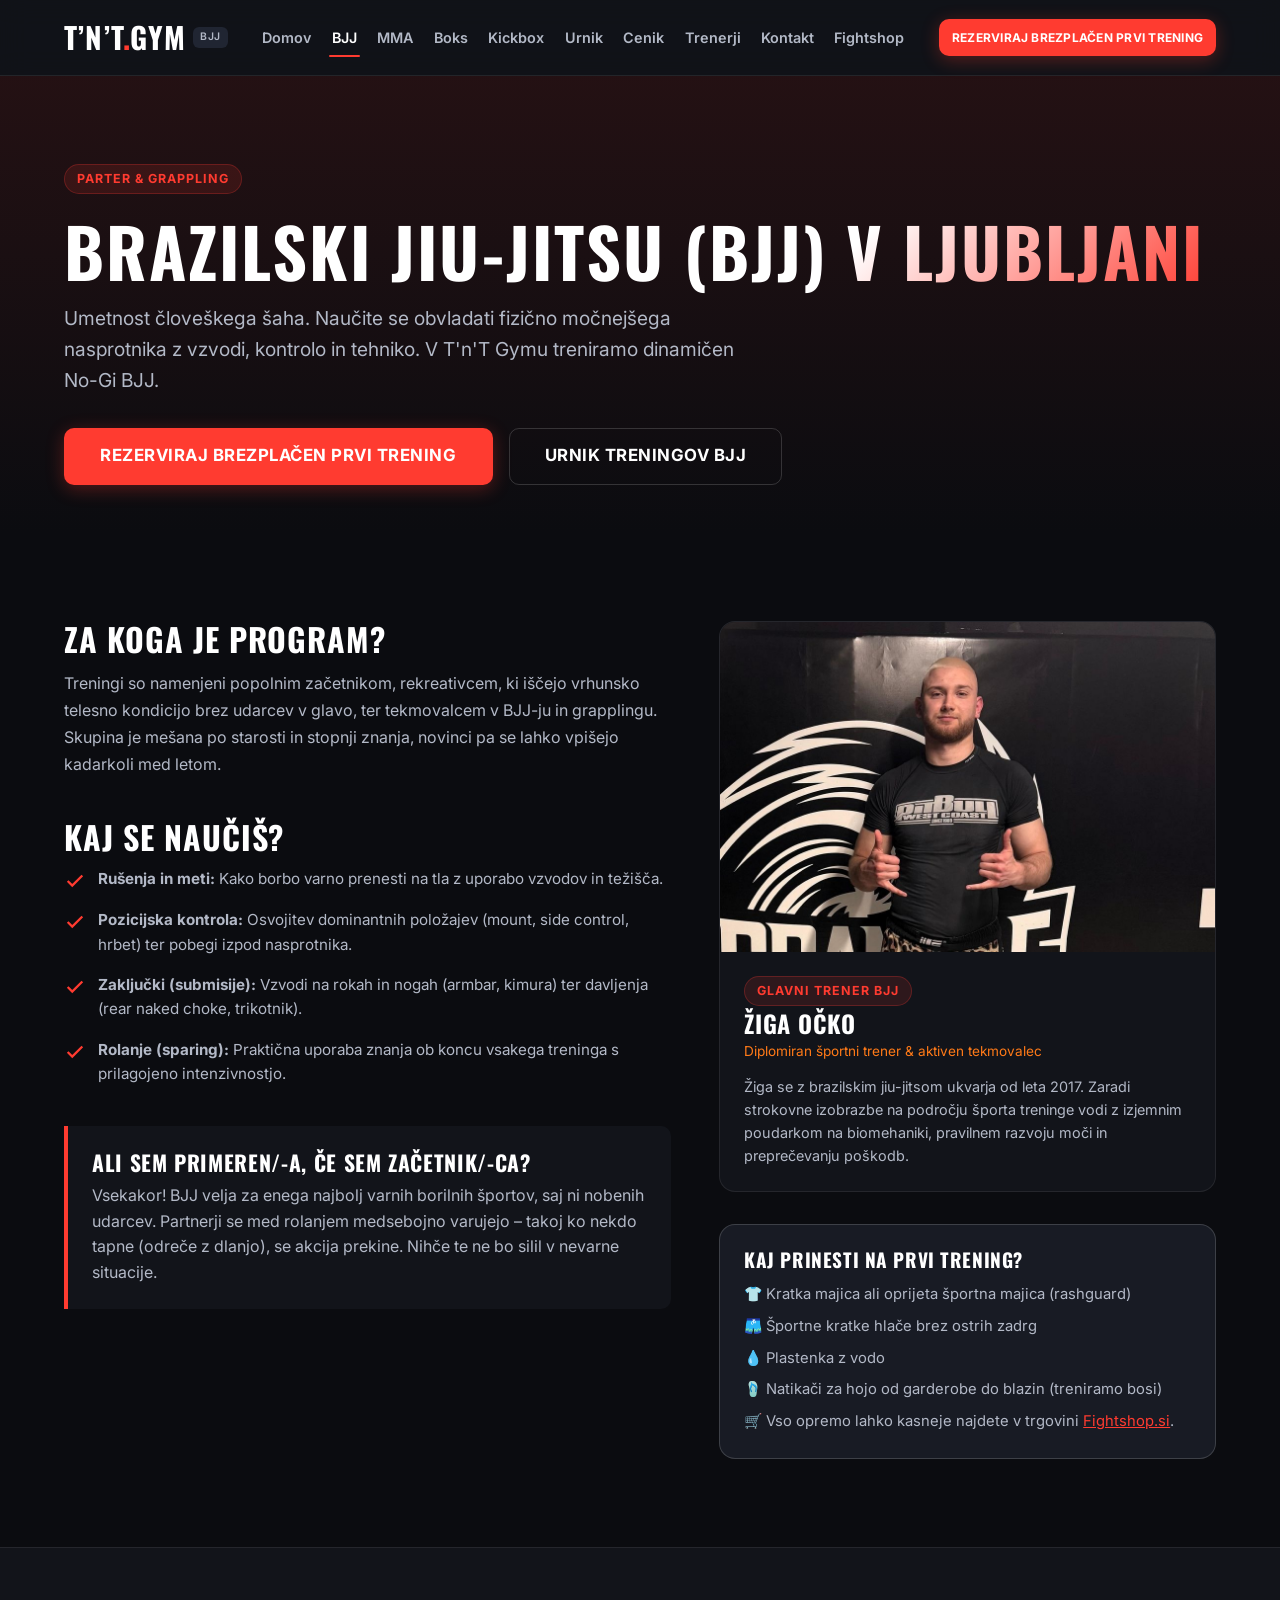
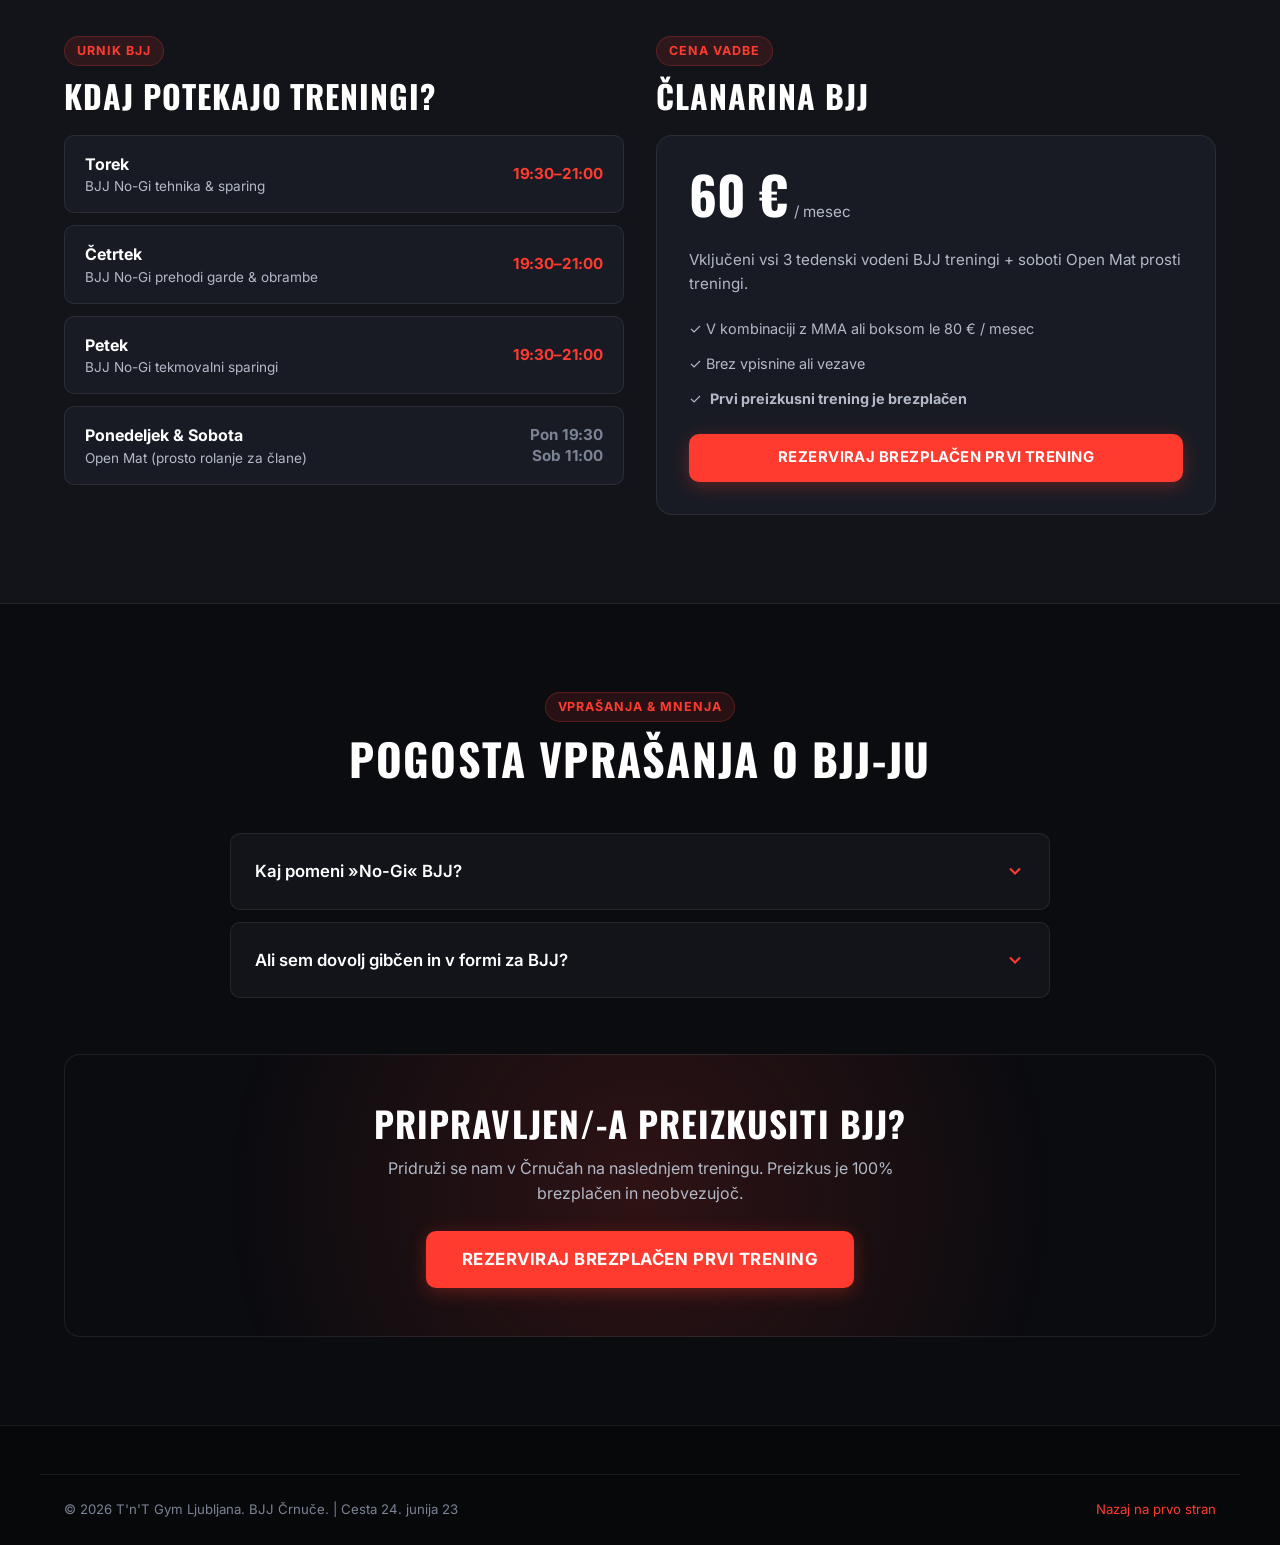
==== commit 43bd2254: "Improve mobile schedule layout and standardise labels Keep time ranges on one line on mobile. Restor" ====
--- a/bjj.html
+++ b/bjj.html
@@ -185,37 +185,40 @@
         <div>
           <span class="section-tag">Urnik BJJ</span>
           <h2 style="font-size: 2rem; margin-bottom: 1.25rem;">Kdaj potekajo treningi?</h2>
-          <div style="display: flex; flex-direction: column; gap: 0.75rem;">
-            <div style="background: var(--bg-surface-2); border: 1px solid var(--border-subtle); padding: 1rem 1.25rem; border-radius: var(--radius-md); display: flex; justify-content: space-between; align-items: center;">
-              <div>
-                <strong style="color: #ffffff; display: block;">Torek</strong>
-                <span style="font-size: 0.85rem; color: var(--text-secondary);">BJJ No-Gi tehnika &amp; sparing</span>
+          <div class="program-schedule-list">
+            <div class="program-schedule-card">
+              <div class="program-schedule-info">
+                <strong>Torek</strong>
+                <span style="color: var(--text-secondary);">BJJ No-Gi tehnika &amp; sparing</span>
               </div>
-              <span style="color: var(--color-brand); font-weight: 700;">19:30 – 21:00</span>
-            </div>
-
-            <div style="background: var(--bg-surface-2); border: 1px solid var(--border-subtle); padding: 1rem 1.25rem; border-radius: var(--radius-md); display: flex; justify-content: space-between; align-items: center;">
-              <div>
-                <strong style="color: #ffffff; display: block;">Četrtek</strong>
-                <span style="font-size: 0.85rem; color: var(--text-secondary);">BJJ No-Gi prehodi garde &amp; obrambe</span>
+              <span class="program-schedule-time">19:30–21:00</span>
+            </div>
+
+            <div class="program-schedule-card">
+              <div class="program-schedule-info">
+                <strong>Četrtek</strong>
+                <span style="color: var(--text-secondary);">BJJ No-Gi prehodi garde &amp; obrambe</span>
               </div>
-              <span style="color: var(--color-brand); font-weight: 700;">19:30 – 21:00</span>
-            </div>
-
-            <div style="background: var(--bg-surface-2); border: 1px solid var(--border-subtle); padding: 1rem 1.25rem; border-radius: var(--radius-md); display: flex; justify-content: space-between; align-items: center;">
-              <div>
-                <strong style="color: #ffffff; display: block;">Petek</strong>
-                <span style="font-size: 0.85rem; color: var(--text-secondary);">BJJ No-Gi tekmovalni sparingi</span>
+              <span class="program-schedule-time">19:30–21:00</span>
+            </div>
+
+            <div class="program-schedule-card">
+              <div class="program-schedule-info">
+                <strong>Petek</strong>
+                <span style="color: var(--text-secondary);">BJJ No-Gi tekmovalni sparingi</span>
               </div>
-              <span style="color: var(--color-brand); font-weight: 700;">19:30 – 21:00</span>
-            </div>
-
-            <div style="background: var(--bg-surface-2); border: 1px solid var(--border-subtle); padding: 1rem 1.25rem; border-radius: var(--radius-md); display: flex; justify-content: space-between; align-items: center;">
-              <div>
-                <strong style="color: #ffffff; display: block;">Ponedeljek &amp; Sobota</strong>
-                <span style="font-size: 0.85rem; color: var(--text-secondary);">Open Mat (prosto rolanje za člane)</span>
+              <span class="program-schedule-time">19:30–21:00</span>
+            </div>
+
+            <div class="program-schedule-card">
+              <div class="program-schedule-info">
+                <strong>Ponedeljek &amp; Sobota</strong>
+                <span style="color: var(--text-secondary);">Open Mat (prosto rolanje za člane)</span>
               </div>
-              <span style="color: var(--text-muted); font-weight: 700;">Pon 19:30 / Sob 11:00</span>
+              <span class="program-schedule-time is-muted program-schedule-time-combined">
+                <span>Pon 19:30</span>
+                <span>Sob 11:00</span>
+              </span>
             </div>
           </div>
         </div>
--- a/css/style.css
+++ b/css/style.css
@@ -809,10 +809,11 @@
   bottom: 0;
   left: 0;
   right: 0;
-  padding: 0.85rem 1rem;
+  padding: 0.75rem 1rem 0.8rem 1rem;
   z-index: 2;
   display: flex;
   flex-direction: column;
+  gap: 0.2rem;
   pointer-events: none;
 }
 
@@ -821,11 +822,11 @@
   font-weight: 600;
   line-height: 1.35;
   margin: 0;
-  display: inline-flex;
-  align-items: center;
-  gap: 0.35rem;
+  display: block;
   text-shadow: 0 1px 3px rgba(0, 0, 0, 0.95);
   letter-spacing: 0.01em;
+  word-wrap: break-word;
+  overflow-wrap: break-word;
 }
 
 .program-card:nth-child(1) .program-header-trainer {
@@ -1120,6 +1121,106 @@
   gap: 0.25rem;
   font-size: 0.75rem;
   color: var(--text-secondary);
+}
+
+/* --------------------------------------------------------------------------
+   10b. Program Page Schedule Cards (mma.html, boks.html, kickbox.html, bjj.html, otroci.html)
+   -------------------------------------------------------------------------- */
+.program-schedule-list {
+  display: flex;
+  flex-direction: column;
+  gap: 0.75rem;
+}
+
+.program-schedule-card {
+  background: var(--bg-surface-2);
+  border: 1px solid var(--border-subtle);
+  padding: 1rem 1.25rem;
+  border-radius: var(--radius-md);
+  display: flex;
+  justify-content: space-between;
+  align-items: center;
+  gap: 0.75rem;
+  min-width: 0;
+}
+
+.program-schedule-info {
+  flex: 1 1 auto;
+  min-width: 0;
+}
+
+.program-schedule-info strong {
+  color: #ffffff;
+  display: block;
+}
+
+.program-schedule-info span {
+  font-size: 0.85rem;
+  display: block;
+  line-height: 1.4;
+  word-wrap: break-word;
+  overflow-wrap: break-word;
+}
+
+.program-schedule-time {
+  flex: 0 0 auto;
+  color: var(--color-brand);
+  font-weight: 700;
+  font-size: 0.95rem;
+  white-space: nowrap;
+  text-align: right;
+  letter-spacing: -0.01em;
+  padding-left: 0.25rem;
+}
+
+.program-schedule-time.is-muted {
+  color: var(--text-muted);
+}
+
+.program-schedule-time-combined {
+  display: flex;
+  flex-direction: column;
+  align-items: flex-end;
+  line-height: 1.35;
+  white-space: nowrap;
+}
+
+.program-schedule-time-combined span {
+  white-space: nowrap;
+  display: block;
+  text-align: right;
+}
+
+@media (max-width: 480px) {
+  .program-schedule-card {
+    padding: 0.875rem 1rem;
+    gap: 0.65rem;
+  }
+  .program-schedule-time {
+    font-size: 0.875rem;
+  }
+}
+
+@media (max-width: 360px) {
+  .program-schedule-card {
+    flex-direction: column;
+    align-items: flex-start;
+    gap: 0.5rem;
+    padding: 0.75rem 0.875rem;
+  }
+  .program-schedule-info {
+    width: 100%;
+  }
+  .program-schedule-time {
+    align-self: flex-end;
+    text-align: right;
+    margin-top: 0.15rem;
+    padding-left: 0;
+  }
+  .program-schedule-time-combined {
+    align-items: flex-end;
+    width: 100%;
+  }
 }
 
 /* --------------------------------------------------------------------------
